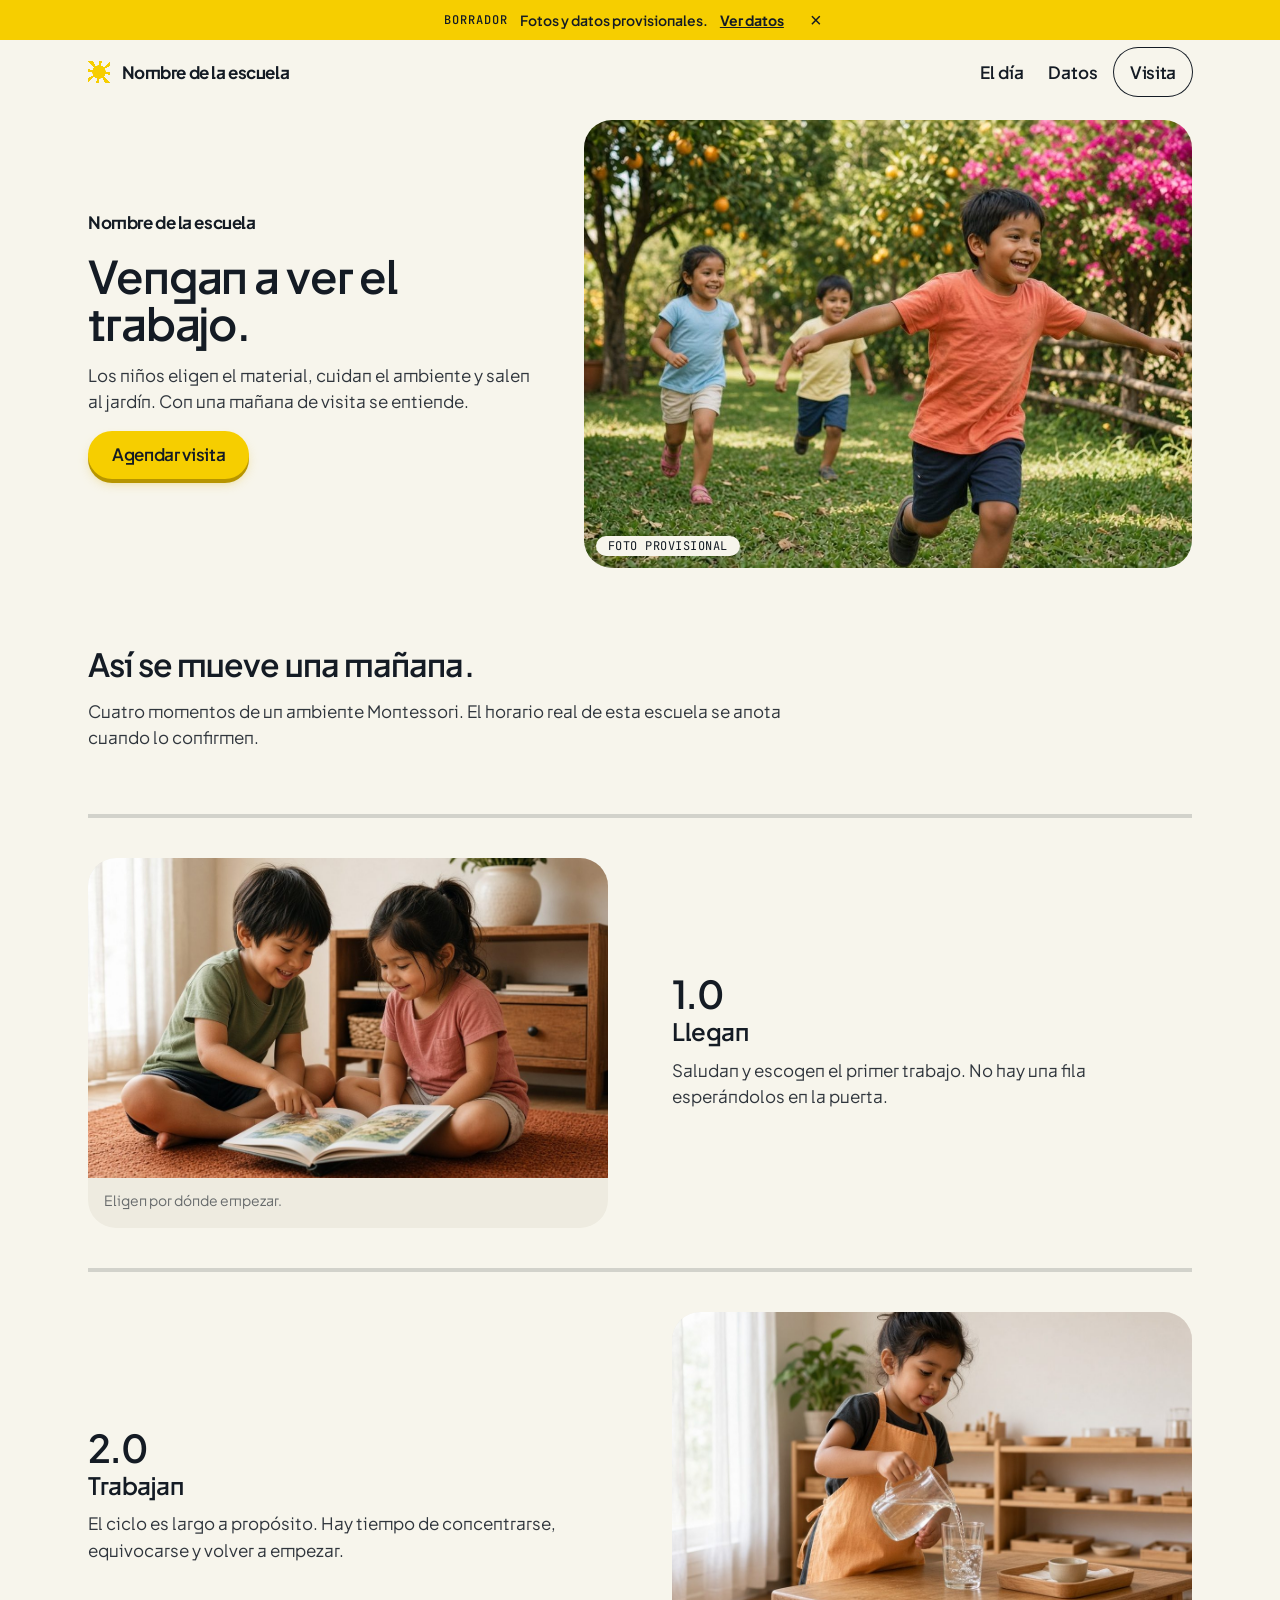
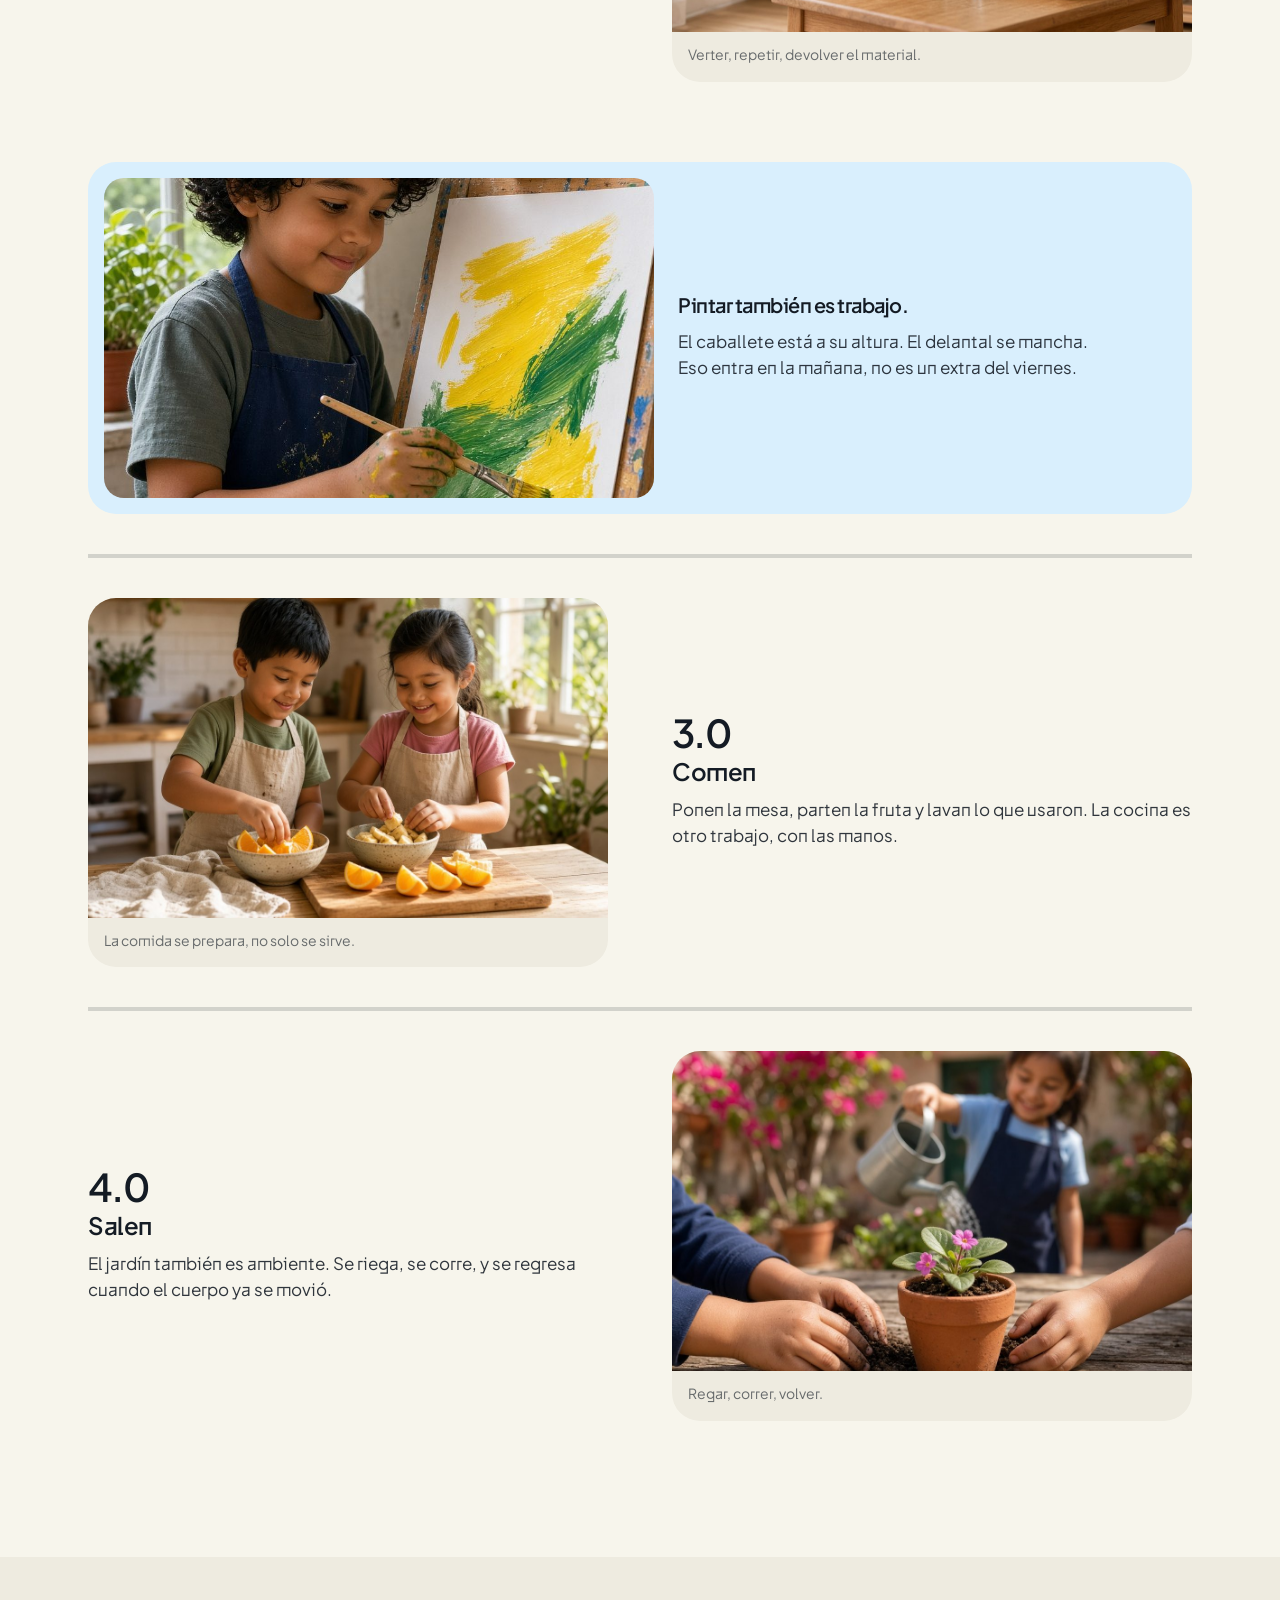
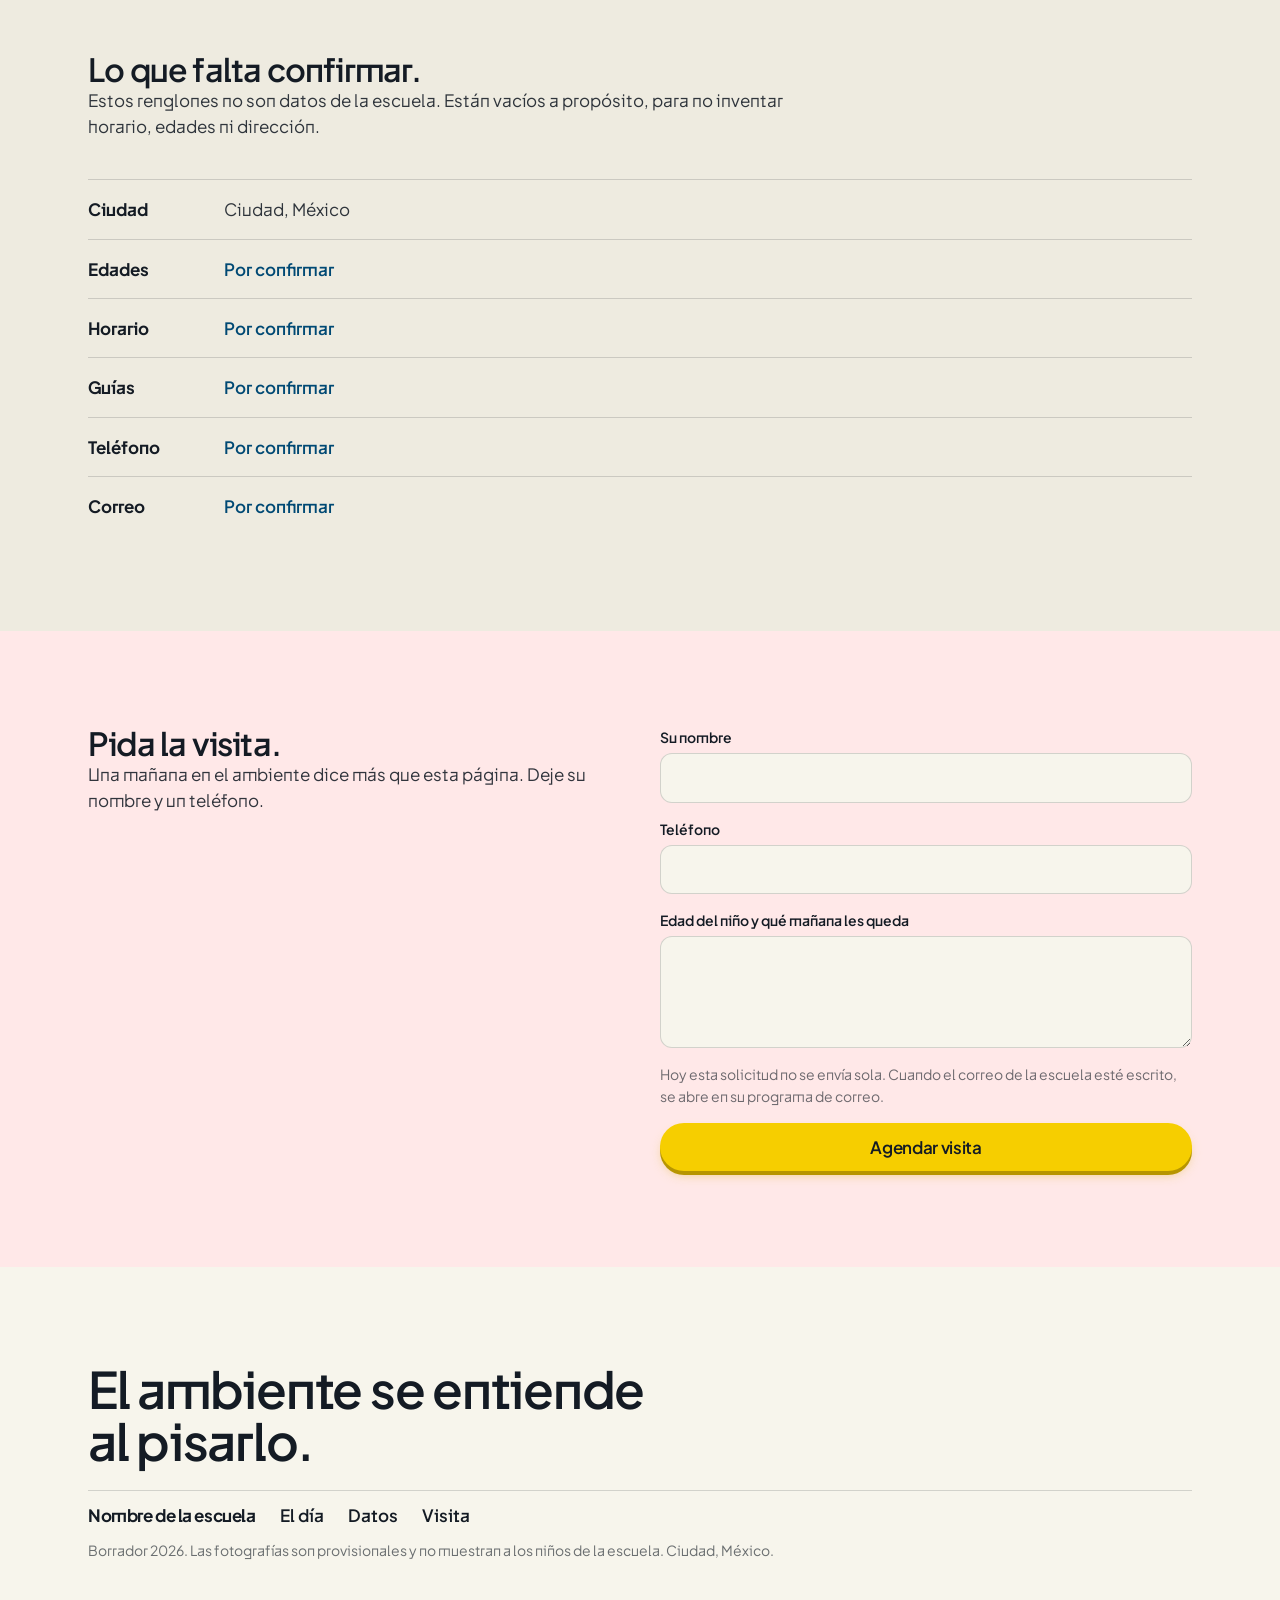
==== index.html @ bcb49d52 "Add a draft Montessori school site she can open before the real name and photos exist. Co-authored-b" ====
<!DOCTYPE html>
<html lang="es-MX">
<head>
  <meta charset="utf-8">
  <meta name="viewport" content="width=device-width, initial-scale=1, viewport-fit=cover">
  <meta name="robots" content="noindex">
  <title>Nombre de la escuela · Montessori</title>
  <meta name="description" content="Borrador del sitio de una escuela Montessori. Vengan a ver el trabajo. Nombre, horario y fotos todavía provisionales.">
  <link rel="icon" href="favicon.svg" type="image/svg+xml">
  <link rel="preconnect" href="https://fonts.googleapis.com">
  <link rel="preconnect" href="https://fonts.gstatic.com" crossorigin>
  <link href="https://fonts.googleapis.com/css2?family=JetBrains+Mono:wght@500&family=Plus+Jakarta+Sans:wght@400;500;600;700&display=swap" rel="stylesheet">
  <link rel="stylesheet" href="styles.css">
  <meta property="og:title" content="Nombre de la escuela · Montessori">
  <meta property="og:description" content="Vengan a ver el trabajo. Borrador con fotos provisionales.">
  <meta property="og:image" content="images/hero-jardin.jpg">
</head>
<body>
  <a class="skip" href="#contenido">Saltar al contenido</a>
  <header class="nav" id="nav">
    <div class="nav__banner" id="banner">
      <p class="nav__banner-text">
        <span class="nav__kicker">Borrador</span>
        <span class="nav__banner-rest">Fotos y datos provisionales.</span>
        <a href="#datos">Ver datos</a>
      </p>
      <button class="nav__x" id="banner-x" type="button" aria-label="Cerrar aviso">×</button>
    </div>
    <div class="nav__bar">
      <div class="nav__bar-inner">
        <a class="brand" href="#contenido">
          <span class="sun" aria-hidden="true"></span>
          <span class="brand__name" data-fill="nombre">Nombre de la escuela</span>
        </a>
        <nav class="nav__links" aria-label="Secciones">
          <a href="#dia">El día</a>
          <a href="#datos">Datos</a>
        </nav>
        <button class="nav__toggle" id="menu-btn" type="button" aria-expanded="false" aria-controls="menu">Menú</button>
        <a class="btn btn--outline btn--sm nav__cta" href="#visita">Visita</a>
      </div>
      <div class="nav__panel" id="menu" hidden>
        <a href="#dia">El día</a>
        <a href="#datos">Datos</a>
        <a href="#visita">Visita</a>
      </div>
    </div>
  </header>

  <main id="contenido">
    <section class="section hero">
      <div class="hero__copy">
        <p class="hero__name" data-fill="nombre">Nombre de la escuela</p>
        <h1>Vengan a ver el trabajo.</h1>
        <p class="prose">Los niños eligen el material, cuidan el ambiente y salen al jardín. Con una mañana de visita se entiende.</p>
        <a class="btn" href="#visita">Agendar visita</a>
      </div>
      <figure class="hero__frame">
        <img src="images/hero-jardin.jpg" alt="Niños corriendo entre árboles de naranja y buganvilia. Fotografía provisional, no es del plantel." width="1600" height="900" fetchpriority="high">
        <figcaption>Foto provisional</figcaption>
      </figure>
    </section>

    <section class="section day" id="dia">
      <div class="day__intro">
        <h2>Así se mueve una mañana.</h2>
        <p class="prose">Cuatro momentos de un ambiente Montessori. El horario real de esta escuela se anota cuando lo confirmen.</p>
      </div>
      <ol class="day__list">
        <li class="stage">
          <figure class="stage__photo">
            <img src="images/lectura-tapete.jpg" alt="Dos niños en un tapete, mirando un libro de estampas." width="1200" height="900" loading="lazy">
            <figcaption>Eligen por dónde empezar.</figcaption>
          </figure>
          <div class="stage__copy">
            <h3 class="stage__title"><span class="stage__num">1.0</span><span class="stage__word">Llegan</span></h3>
            <p class="prose">Saludan y escogen el primer trabajo. No hay una fila esperándolos en la puerta.</p>
          </div>
        </li>
        <li class="stage stage--flip">
          <figure class="stage__photo">
            <img src="images/trabajo-agua.jpg" alt="Una niña vierte agua de una jarra de vidrio a un vaso, en una mesa baja." width="1200" height="900" loading="lazy">
            <figcaption>Verter, repetir, devolver el material.</figcaption>
          </figure>
          <div class="stage__copy">
            <h3 class="stage__title"><span class="stage__num">2.0</span><span class="stage__word">Trabajan</span></h3>
            <p class="prose">El ciclo es largo a propósito. Hay tiempo de concentrarse, equivocarse y volver a empezar.</p>
          </div>
        </li>
        <li class="stage stage--aside">
          <div class="paint">
            <img src="images/pintura-caballete.jpg" alt="Un niño pinta amarillo y verde en un caballete de madera." width="900" height="1200" loading="lazy">
            <div class="paint__copy">
              <h3>Pintar también es trabajo.</h3>
              <p>El caballete está a su altura. El delantal se mancha. Eso entra en la mañana, no es un extra del viernes.</p>
            </div>
          </div>
        </li>
        <li class="stage">
          <figure class="stage__photo">
            <img src="images/fruta-manana.jpg" alt="Dos niños con delantal acomodan naranja y plátano en tazones." width="1200" height="900" loading="lazy">
            <figcaption>La comida se prepara, no solo se sirve.</figcaption>
          </figure>
          <div class="stage__copy">
            <h3 class="stage__title"><span class="stage__num">3.0</span><span class="stage__word">Comen</span></h3>
            <p class="prose">Ponen la mesa, parten la fruta y lavan lo que usaron. La cocina es otro trabajo, con las manos.</p>
          </div>
        </li>
        <li class="stage stage--flip">
          <figure class="stage__photo">
            <img src="images/jardin-maceta.jpg" alt="Manos de niños junto a una maceta, mientras otra niña riega en el patio." width="1200" height="900" loading="lazy">
            <figcaption>Regar, correr, volver.</figcaption>
          </figure>
          <div class="stage__copy">
            <h3 class="stage__title"><span class="stage__num">4.0</span><span class="stage__word">Salen</span></h3>
            <p class="prose">El jardín también es ambiente. Se riega, se corre, y se regresa cuando el cuerpo ya se movió.</p>
          </div>
        </li>
      </ol>
    </section>

    <section class="section section--band datos" id="datos">
      <div>
        <h2>Lo que falta confirmar.</h2>
        <p class="prose">Estos renglones no son datos de la escuela. Están vacíos a propósito, para no inventar horario, edades ni dirección.</p>
        <dl class="facts">
          <div>
            <dt>Ciudad</dt>
            <dd data-fill="ciudad">Ciudad, México</dd>
          </div>
          <div>
            <dt>Edades</dt>
            <dd data-fill="edades">Por confirmar</dd>
          </div>
          <div>
            <dt>Horario</dt>
            <dd data-fill="horario">Por confirmar</dd>
          </div>
          <div>
            <dt>Guías</dt>
            <dd data-fill="guias">Por confirmar</dd>
          </div>
          <div>
            <dt>Teléfono</dt>
            <dd data-fill="telefono">Por confirmar</dd>
          </div>
          <div>
            <dt>Correo</dt>
            <dd data-fill="correo">Por confirmar</dd>
          </div>
        </dl>
      </div>
    </section>

    <section class="section section--band visita" id="visita">
      <div class="visita__grid">
        <div class="visita__copy">
          <h2>Pida la visita.</h2>
          <p class="prose">Una mañana en el ambiente dice más que esta página. Deje su nombre y un teléfono.</p>
        </div>
        <form class="form" id="visita-form" novalidate>
          <label class="field">
            <span>Su nombre</span>
            <input name="nombre" autocomplete="name" required>
          </label>
          <label class="field">
            <span>Teléfono</span>
            <input name="telefono" type="tel" autocomplete="tel" required>
          </label>
          <label class="field">
            <span>Edad del niño y qué mañana les queda</span>
            <textarea name="nota"></textarea>
          </label>
          <p class="form__note" id="form-note">Hoy esta solicitud no se envía sola. Cuando el correo de la escuela esté escrito, se abre en su programa de correo.</p>
          <button class="btn" id="form-submit" type="submit">Agendar visita</button>
        </form>
      </div>
    </section>
  </main>

  <footer class="foot-stmt">
    <p class="foot-stmt__line">El ambiente se entiende al pisarlo.</p>
    <div class="foot-stmt__meta">
      <span class="brand" data-fill="nombre">Nombre de la escuela</span>
      <a href="#dia">El día</a>
      <a href="#datos">Datos</a>
      <a href="#visita">Visita</a>
      <p class="foot-note">Borrador 2026. Las fotografías son provisionales y no muestran a los niños de la escuela. <span data-fill="ciudad">Ciudad, México</span>.</p>
    </div>
  </footer>

  <script src="config.js"></script>
  <script src="main.js"></script>
</body>
</html>
---- styles.css ----
/* Hallmark · macrostructure: Narrative Workflow · tone: playful · anchor hue: multi */
/* Hallmark · pre-emit critique: P5 H5 E4 S5 R4 V5
 * genre: playful · theme: Hum · enrichment: generated photographs
 * nav: N12 · footer: Ft5
 * H2 knobs: ratio=5/7, side=text-left, divider=negative space
 * F4 knobs: numbering=1.0, layout=zigzag, connector=rule
 * N12 knobs: fill=solid, dismiss=yes, scroll=sticky
 * Ft5 knobs: width=38ch, wordmark=under, rule=hairline
 * contrast: pass (40–41) · nav: N12 · footer: Ft5 · slop: pass (42–45)
 * honest: pass (46) · chrome: pass (47) · tokens: pass (48) · responsive: pass (49)
 */
@import url("tokens.css");

*,
*::before,
*::after { box-sizing: border-box; }

html,
body {
  overflow-x: clip;
  background: var(--color-paper);
  color: var(--color-ink);
}

html { scroll-behavior: smooth; }

body {
  margin: 0;
  font-family: var(--font-body);
  font-size: var(--text-base);
  font-weight: 400;
  line-height: 1.55;
  color: var(--color-ink-soft);
  font-feature-settings: "ss01" on, "cv11" on;
  padding-top: calc(var(--banner-h) + var(--bar-h));
}

img { max-width: 100%; display: block; }

figure { margin: 0; }

h1, h2, h3, p { overflow-wrap: anywhere; min-width: 0; }

h1, h2, h3 {
  font-family: var(--font-display);
  font-style: normal;
  font-weight: 600;
  letter-spacing: -0.025em;
  line-height: 1.05;
  color: var(--color-ink);
  margin: 0;
}

p { margin: 0; }

a { color: var(--color-accent-2-deep); }

:focus { outline: none; }

:focus-visible {
  outline: 3px solid var(--color-focus);
  outline-offset: 3px;
}

.skip {
  position: absolute;
  left: var(--page-gutter);
  top: var(--space-sm);
  z-index: var(--z-toast);
  transform: translateY(-200%);
  background: var(--color-accent);
  color: var(--color-accent-ink);
  padding: var(--space-xs) var(--space-md);
  border-radius: var(--radius-pill);
  font-weight: 600;
  text-decoration: none;
  white-space: nowrap;
}

.skip:focus { transform: none; }

.section {
  max-width: var(--shell);
  margin-inline: auto;
  padding: var(--space-3xl) var(--page-gutter);
}

.section--band {
  max-width: none;
  padding-inline: 0;
}

.section--band > * {
  max-width: var(--shell);
  margin-inline: auto;
  padding-inline: var(--page-gutter);
}

.prose { max-width: 62ch; }

.nav {
  position: fixed;
  inset: 0 0 auto 0;
  z-index: var(--z-sticky);
  transform: translateY(0);
  transition: transform var(--dur-long) var(--ease-out);
  background: var(--color-paper);
}

.nav.is-compact { transform: translateY(calc(var(--banner-h) * -1)); }

.nav.is-dismissed { transform: none; }

.nav.is-dismissed .nav__banner { display: none; }

.nav__banner {
  height: var(--banner-h);
  display: flex;
  align-items: center;
  justify-content: center;
  gap: var(--space-sm);
  padding-inline: var(--page-gutter);
  background: var(--color-accent);
  color: var(--color-accent-ink);
  line-height: 1;
}

.nav__banner-text {
  display: flex;
  align-items: center;
  gap: var(--space-sm);
  min-width: 0;
  margin: 0;
  font-size: var(--text-sm);
  font-weight: 600;
  color: var(--color-accent-ink);
  white-space: nowrap;
}

.nav__kicker {
  font-family: var(--font-outlier);
  font-size: var(--text-xs);
  font-weight: 500;
  letter-spacing: 0.08em;
  text-transform: uppercase;
  flex: none;
}

.nav__banner-rest { display: none; }

.nav__banner a {
  color: var(--color-accent-ink);
  font-weight: 700;
  white-space: nowrap;
  flex: none;
}

.nav__x {
  flex: none;
  width: 2.5rem;
  height: 2.5rem;
  border: 0;
  border-radius: var(--radius-pill);
  background: var(--color-clear);
  color: var(--color-accent-ink);
  font-size: var(--text-lg);
  line-height: 1;
  cursor: pointer;
}

.nav__x:hover { background: var(--color-paper-3); }

.nav__x:active { transform: translateY(1px); }

.nav__x:disabled {
  opacity: 0.55;
  cursor: not-allowed;
}

.nav__bar-inner {
  height: var(--bar-h);
  max-width: var(--shell);
  margin-inline: auto;
  padding-inline: var(--page-gutter);
  display: flex;
  align-items: center;
  gap: var(--space-md);
  line-height: 1;
}

.brand {
  display: inline-flex;
  align-items: center;
  gap: var(--space-sm);
  min-width: 0;
  color: var(--color-ink);
  text-decoration: none;
  font-weight: 700;
  letter-spacing: -0.025em;
  white-space: nowrap;
}

.nav__bar-inner .brand { flex: 1 1 auto; }

.brand__name {
  overflow: hidden;
  text-overflow: ellipsis;
  min-width: 0;
}

.sun {
  width: 1.35rem;
  height: 1.35rem;
  flex: none;
  background:
    radial-gradient(circle, var(--color-accent) 0 42%, var(--color-clear) 44%),
    conic-gradient(
      var(--color-accent) 0deg 16deg, var(--color-clear) 16deg 45deg,
      var(--color-accent) 45deg 61deg, var(--color-clear) 61deg 90deg,
      var(--color-accent) 90deg 106deg, var(--color-clear) 106deg 135deg,
      var(--color-accent) 135deg 151deg, var(--color-clear) 151deg 180deg,
      var(--color-accent) 180deg 196deg, var(--color-clear) 196deg 225deg,
      var(--color-accent) 225deg 241deg, var(--color-clear) 241deg 270deg,
      var(--color-accent) 270deg 286deg, var(--color-clear) 286deg 315deg,
      var(--color-accent) 315deg 331deg, var(--color-clear) 331deg 360deg
    );
  animation: sun-pulse 4s var(--ease-in-out) infinite;
}

@keyframes sun-pulse {
  0%, 100% { transform: scale(1); }
  50% { transform: scale(1.06); }
}

.nav__links {
  display: none;
  align-items: center;
  gap: var(--space-lg);
  margin-left: auto;
}

.nav__links a {
  color: var(--color-ink);
  text-decoration: none;
  font-weight: 600;
  white-space: nowrap;
  line-height: 1;
}

.nav__links a:hover { color: var(--color-accent-2-deep); }

.nav__toggle {
  margin-left: auto;
  min-height: var(--control-h);
  padding-inline: var(--space-md);
  border: var(--rule-hair) solid var(--color-ink);
  border-radius: var(--radius-pill);
  background: var(--color-paper);
  color: var(--color-ink);
  font-family: var(--font-body);
  font-weight: 600;
  font-size: var(--text-base);
  line-height: 1;
  white-space: nowrap;
  cursor: pointer;
}

.nav__toggle:active { transform: translateY(1px); }

.nav__toggle:disabled {
  opacity: 0.55;
  cursor: not-allowed;
}

.nav__panel {
  display: none;
  position: absolute;
  left: 0;
  right: 0;
  top: 100%;
  background: var(--color-paper);
  border-bottom: var(--rule-hair) solid var(--color-rule);
  padding: var(--space-sm) var(--page-gutter) var(--space-lg);
  z-index: var(--z-dropdown);
}

.nav__panel.is-open { display: grid; }

.nav__panel a {
  display: flex;
  align-items: center;
  min-height: var(--control-h);
  color: var(--color-ink);
  font-weight: 600;
  text-decoration: none;
  white-space: nowrap;
  line-height: 1;
}

.btn {
  --btn-face: var(--color-accent);
  --btn-ink: var(--color-accent-ink);
  --btn-edge: var(--color-accent-deep);
  --btn-cast: var(--color-accent-cast);
  display: inline-flex;
  align-items: center;
  justify-content: center;
  gap: var(--space-xs);
  min-height: var(--control-h);
  padding: var(--space-sm) var(--space-lg);
  border: 0;
  border-radius: var(--radius-pill);
  background: var(--btn-face);
  color: var(--btn-ink);
  font-family: var(--font-body);
  font-size: var(--text-base);
  font-weight: 600;
  line-height: 1;
  letter-spacing: -0.02em;
  white-space: nowrap;
  text-decoration: none;
  cursor: pointer;
  position: relative;
  box-shadow: var(--shadow-btn);
  transform: translateY(0);
  transition:
    transform var(--dur-press) var(--ease-press),
    box-shadow var(--dur-press) var(--ease-press),
    background-color var(--dur-micro) var(--ease-press);
}

.btn:active {
  transform: translateY(3px);
  box-shadow: var(--shadow-btn-active);
  transition-duration: var(--dur-press-in);
}

.btn:disabled,
.btn[aria-disabled="true"] {
  opacity: 0.55;
  cursor: not-allowed;
  transform: none;
  box-shadow: var(--shadow-btn);
}

.btn--outline {
  --btn-face: var(--color-paper);
  --btn-ink: var(--color-ink);
  --btn-edge: var(--color-ink);
  box-shadow: 0 0 0 var(--rule-hair) var(--btn-edge);
}

.btn--outline:active {
  --btn-face: var(--color-accent);
  box-shadow: var(--shadow-btn);
}

.btn--sm { padding-inline: var(--space-md); }

.nav__cta { flex: none; }

.hero {
  display: grid;
  grid-template-columns: minmax(0, 1fr);
  gap: var(--space-lg);
  align-items: center;
  padding-block-start: var(--space-lg);
  padding-block-end: var(--space-2xl);
}

.hero__copy {
  display: flex;
  flex-direction: column;
  align-items: flex-start;
  gap: var(--space-md);
  min-width: 0;
}

.hero__name {
  font-weight: 700;
  color: var(--color-ink);
  letter-spacing: -0.025em;
}

.hero h1 {
  font-size: var(--text-display);
  max-width: 12ch;
}

.hero .prose { color: var(--color-ink-soft); }

.hero__frame {
  min-width: 0;
  height: 13rem;
  border-radius: var(--radius-card);
  overflow: hidden;
  position: relative;
  background: var(--color-paper-2);
}

.hero__frame img {
  width: 100%;
  height: 100%;
  object-fit: cover;
}

.hero__frame figcaption {
  position: absolute;
  left: var(--space-sm);
  bottom: var(--space-sm);
  margin: 0;
  padding: var(--space-2xs) var(--space-sm);
  border-radius: var(--radius-pill);
  background: var(--color-paper);
  color: var(--color-ink);
  font-family: var(--font-outlier);
  font-size: var(--text-xs);
  line-height: 1;
  letter-spacing: 0.04em;
  text-transform: uppercase;
}

.day { padding-block-start: var(--space-xl); }

.day__intro {
  display: flex;
  flex-direction: column;
  gap: var(--space-md);
  margin-bottom: var(--space-2xl);
}

.day__intro h2,
.datos h2,
.visita h2 {
  font-size: var(--text-2xl);
  max-width: 18ch;
}

.day__list {
  list-style: none;
  margin: 0;
  padding: 0;
  display: grid;
  gap: 0;
}

.stage {
  display: grid;
  grid-template-columns: minmax(0, 1fr);
  gap: var(--space-lg);
  align-items: center;
  padding-block: var(--space-xl);
  border-top: var(--space-2xs) solid var(--color-rule);
  min-width: 0;
}

.stage--aside {
  display: block;
  padding-block: var(--space-lg);
  border-top: 0;
}

.stage__photo {
  margin: 0;
  min-width: 0;
  border-radius: var(--radius-card);
  overflow: hidden;
  background: var(--color-paper-2);
}

.stage__photo img {
  width: 100%;
  height: 16rem;
  object-fit: cover;
}

.stage__copy {
  display: flex;
  flex-direction: column;
  gap: var(--space-sm);
  min-width: 0;
}

.stage__title {
  display: flex;
  flex-direction: column;
  gap: var(--space-xs);
  font-style: normal;
}

.stage__num {
  font-size: var(--text-stage);
  font-weight: 600;
  letter-spacing: -0.04em;
  line-height: 0.9;
  color: var(--color-ink);
}

.stage__word { font-size: var(--text-xl); }

.stage figcaption,
.paint figcaption {
  padding: var(--space-sm) var(--space-md) var(--space-md);
  font-size: var(--text-sm);
  color: var(--color-ink-faint);
}

.paint {
  display: grid;
  grid-template-columns: minmax(0, 1fr);
  gap: var(--space-lg);
  align-items: center;
  margin-block: var(--space-md);
  padding: var(--space-md);
  border-radius: var(--radius-card);
  background: var(--color-paper-cyan);
}

.paint img {
  width: 100%;
  height: 22rem;
  object-fit: cover;
  border-radius: calc(var(--radius-card) - var(--space-xs));
}

.paint__copy {
  display: flex;
  flex-direction: column;
  gap: var(--space-sm);
  max-width: 36ch;
}

.datos { background: var(--color-paper-2); }

.facts {
  margin: var(--space-xl) 0 0;
  padding: 0;
}

.facts div {
  display: grid;
  grid-template-columns: minmax(0, 7.5rem) minmax(0, 1fr);
  gap: var(--space-md);
  align-items: baseline;
  padding-block: var(--space-md);
  border-top: var(--rule-hair) solid var(--color-rule);
}

.facts dt {
  font-weight: 700;
  color: var(--color-ink);
}

.facts dd { margin: 0; }

.facts dd.is-pending {
  color: var(--color-pending);
  font-weight: 600;
}

.visita { background: var(--color-paper-coral); }

.visita__grid {
  display: grid;
  grid-template-columns: minmax(0, 1fr);
  gap: var(--space-xl);
  align-items: start;
}

.form {
  display: grid;
  gap: var(--space-md);
  min-width: 0;
}

.field {
  display: grid;
  gap: var(--space-2xs);
  min-width: 0;
}

.field span {
  font-weight: 600;
  color: var(--color-ink);
  font-size: var(--text-sm);
}

.field input,
.field textarea {
  width: 100%;
  min-height: var(--control-h);
  padding: var(--space-sm) var(--space-md);
  border: var(--rule-hair) solid var(--color-rule);
  border-radius: var(--radius-input);
  background: var(--color-paper);
  color: var(--color-ink);
  font-family: var(--font-body);
  font-size: var(--text-base);
  line-height: 1.4;
  outline: 2px solid var(--color-clear);
  outline-offset: 1px;
}

.field textarea { min-height: 7rem; resize: vertical; }

.field input:hover,
.field textarea:hover { border-color: var(--color-ink-faint); }

.field input:focus-visible,
.field textarea:focus-visible {
  outline: 2px solid var(--color-focus);
  outline-offset: 1px;
  border-color: var(--color-focus);
}

.field input:user-invalid,
.field textarea:user-invalid {
  border-color: var(--color-danger);
  background: var(--color-paper-coral);
}

.field input:disabled,
.field textarea:disabled {
  opacity: 0.55;
  cursor: not-allowed;
  background: var(--color-paper-2);
}

.form__note {
  min-height: 1lh;
  font-size: var(--text-sm);
  color: var(--color-ink-faint);
}

.form__note.is-error { color: var(--color-danger); font-weight: 600; }

.form__note.is-ok { color: var(--color-ink); font-weight: 600; }

.foot-stmt {
  display: grid;
  gap: var(--space-lg);
  padding: var(--space-3xl) var(--page-gutter) var(--space-xl);
  max-width: var(--shell);
  margin-inline: auto;
}

.foot-stmt__line {
  font-family: var(--font-display);
  font-style: normal;
  font-weight: 600;
  font-size: var(--text-statement);
  line-height: 1.02;
  letter-spacing: -0.025em;
  color: var(--color-ink);
  max-width: 16ch;
  margin: 0;
}

.foot-stmt__meta {
  display: flex;
  flex-wrap: wrap;
  align-items: center;
  gap: var(--space-md) var(--space-lg);
  padding-block-start: var(--space-md);
  border-top: var(--rule-hair) solid var(--color-rule);
  line-height: 1;
}

.foot-stmt__meta a {
  color: var(--color-ink);
  font-weight: 600;
  text-decoration: none;
  white-space: nowrap;
}

.foot-stmt__meta a:hover { color: var(--color-accent-2-deep); }

.foot-note {
  flex-basis: 100%;
  font-size: var(--text-sm);
  color: var(--color-ink-faint);
  line-height: 1.45;
}

.star-burst {
  position: absolute;
  left: 50%;
  top: 50%;
  width: 1.5rem;
  height: 1.5rem;
  margin: -0.75rem 0 0 -0.75rem;
  background:
    linear-gradient(90deg, var(--color-clear) 46%, var(--color-accent-3) 46% 54%, var(--color-clear) 54%),
    linear-gradient(0deg, var(--color-clear) 46%, var(--color-accent-3) 46% 54%, var(--color-clear) 54%);
  animation: star-burst var(--dur-long) var(--ease-out) forwards;
  pointer-events: none;
}

@keyframes star-burst {
  0% { transform: scale(0) rotate(0deg); opacity: 1; }
  60% { transform: scale(1.2) rotate(35deg); opacity: 0.9; }
  100% { transform: scale(1.4) rotate(45deg); opacity: 0; }
}

@media (min-width: 40rem) {
  .nav__banner-rest { display: inline; }
  .hero__frame { height: 18rem; }
  .stage__photo img { height: 18rem; }
  .paint { grid-template-columns: minmax(0, 1.05fr) minmax(0, 0.95fr); }
  .paint img { height: 20rem; }
}

@media (min-width: 60rem) {
  .nav__links { display: flex; }
  .nav__toggle,
  .nav__panel { display: none; }
  .hero {
    grid-template-columns: minmax(0, 0.9fr) minmax(0, 1.2fr);
    gap: var(--space-xl);
    padding-block-start: var(--space-md);
    padding-block-end: var(--space-2xl);
  }
  .hero__frame {
    height: min(28rem, calc(100svh - var(--banner-h) - var(--bar-h) - var(--space-3xl)));
    border-radius: var(--radius-card);
  }
  .hero { padding-block-end: var(--space-xl); }
  .stage {
    grid-template-columns: minmax(0, 1fr) minmax(0, 1fr);
    gap: var(--space-2xl);
  }
  .stage--flip .stage__photo { order: 2; }
  .stage__photo img { height: 20rem; }
  .visita__grid { grid-template-columns: minmax(0, 1fr) minmax(0, 1fr); }
  .day { padding-block: var(--space-xl) var(--space-3xl); }
}

@media (hover: hover) and (pointer: fine) {
  .btn:hover {
    transform: translateY(-2px);
    box-shadow: var(--shadow-btn-hover);
  }
  .btn--outline:hover {
    --btn-face: var(--color-accent);
    box-shadow: var(--shadow-btn);
  }
}

@media (pointer: coarse) {
  .btn, .nav__toggle, .nav__x { min-height: var(--control-h); }
}

@media (prefers-reduced-motion: reduce) {
  html { scroll-behavior: auto; }
  .sun { animation: none; }
  .star-burst { display: none; }
  .nav, .btn, .nav__x, .nav__toggle {
    transition: none;
  }
  .btn:hover,
  .btn:active,
  .nav__x:active,
  .nav__toggle:active { transform: none; }
}
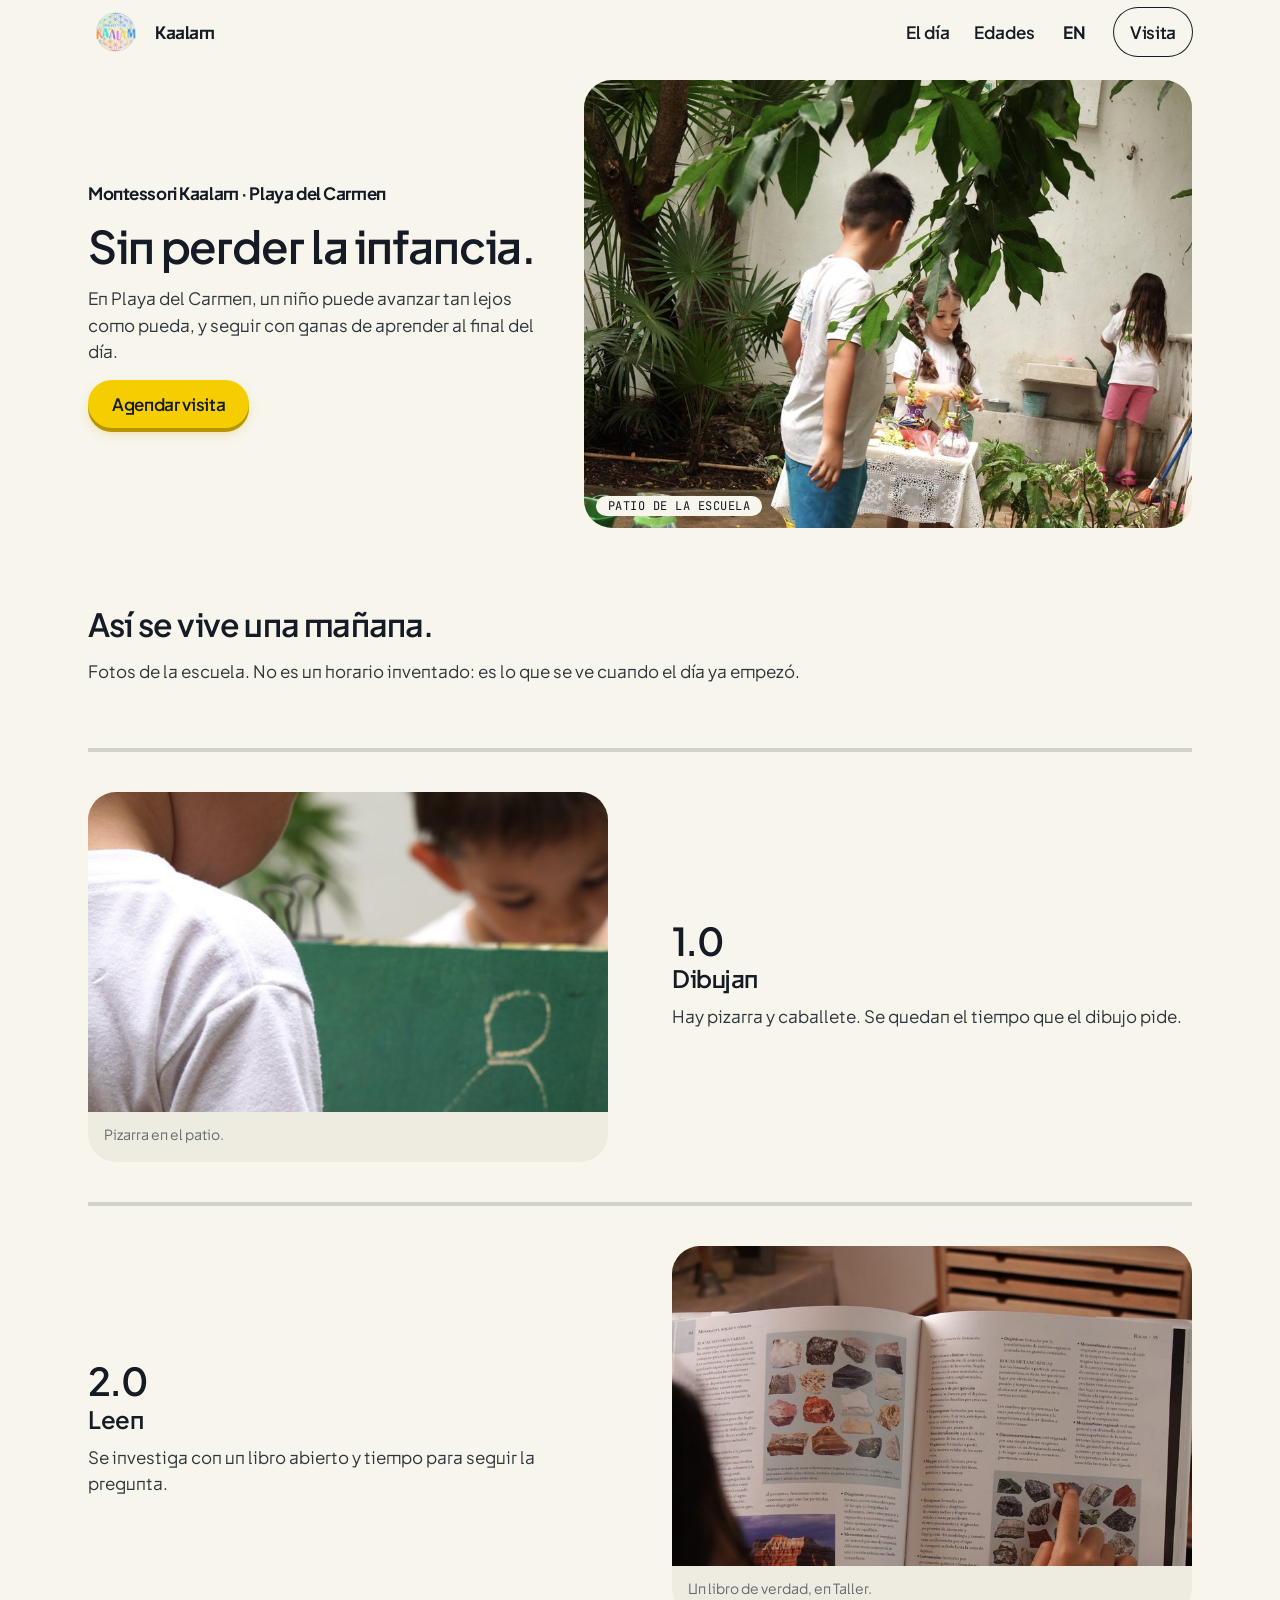
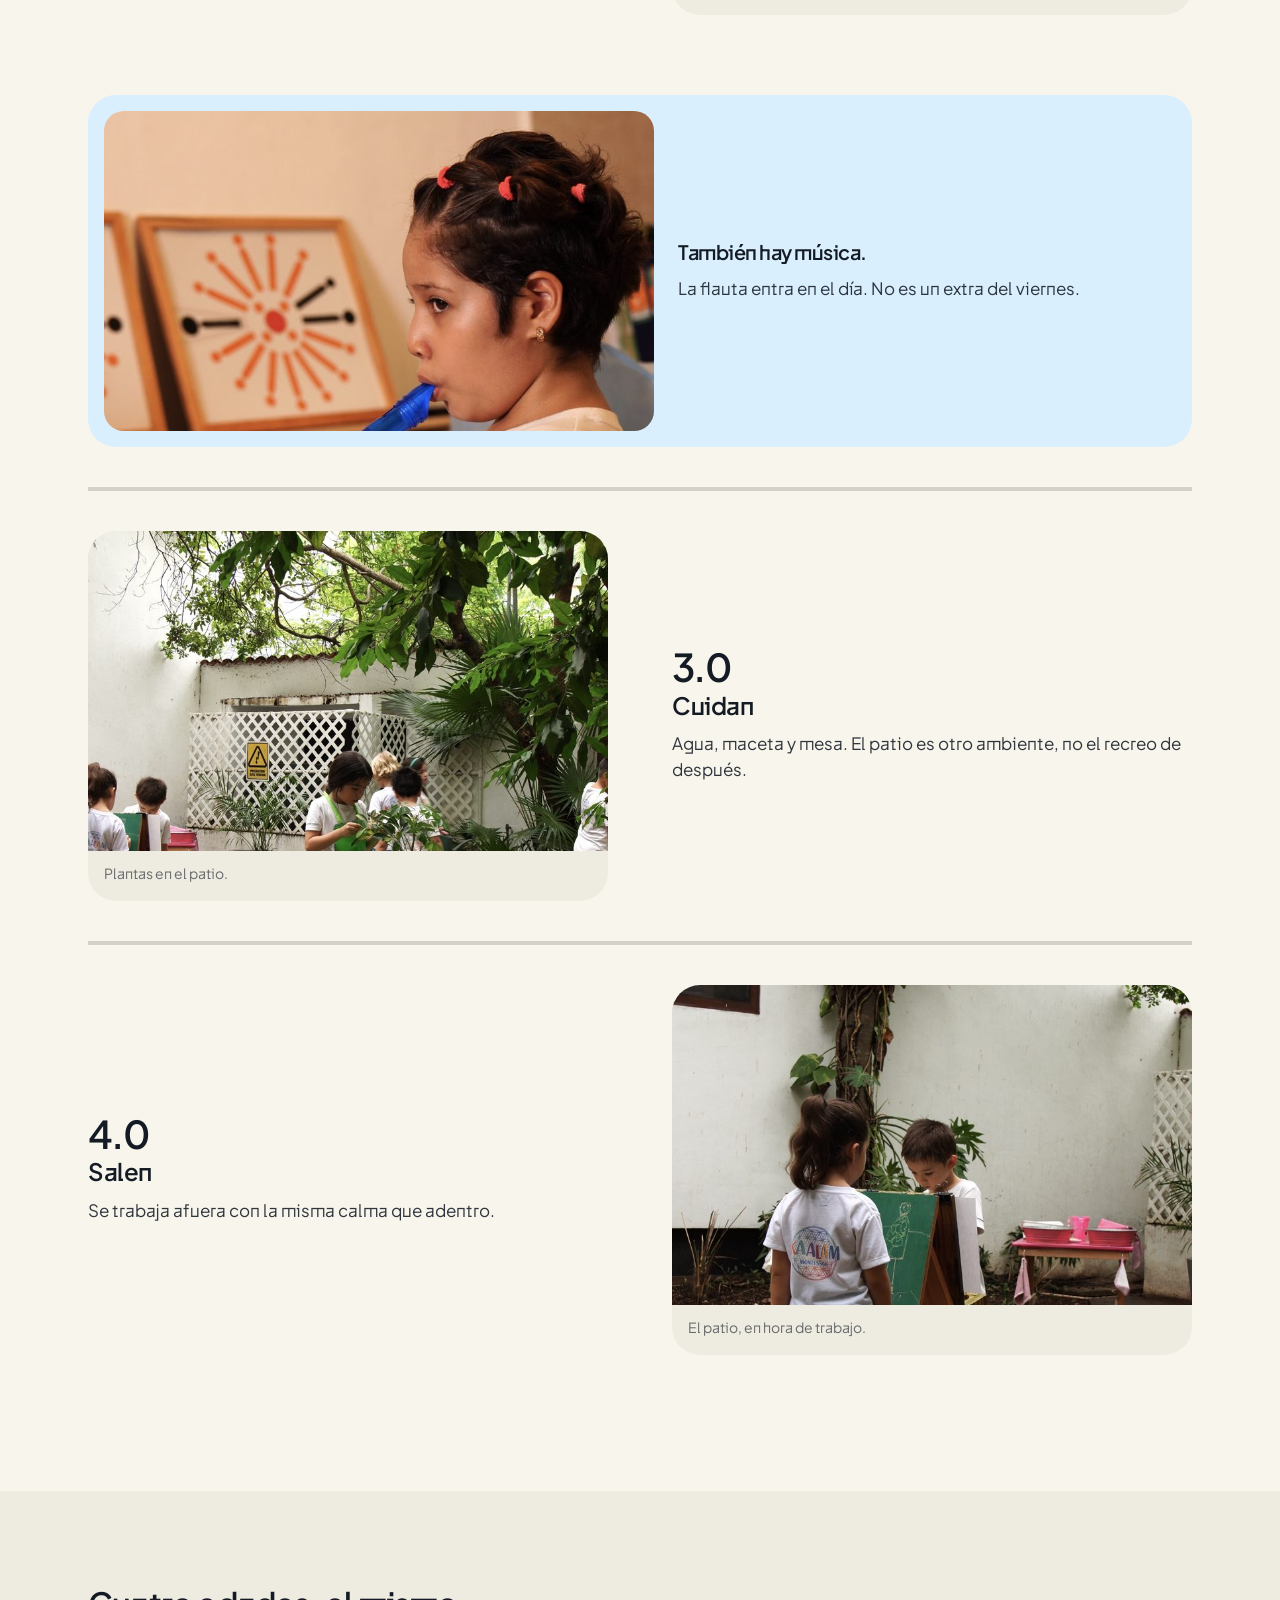
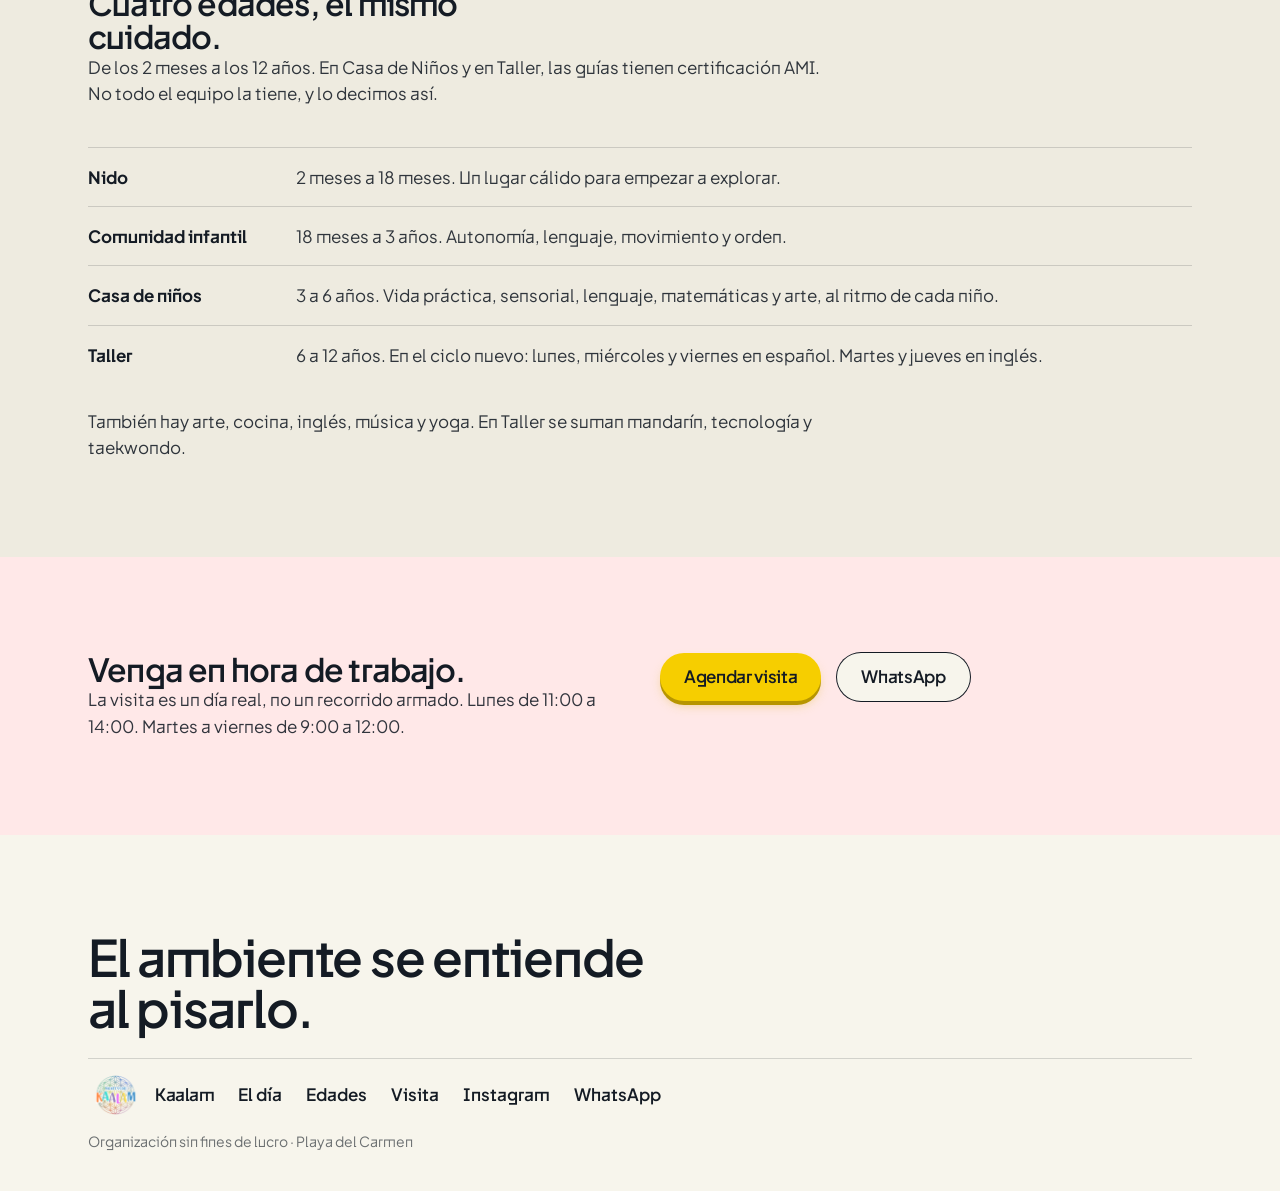
==== commit c2c48a03: "Put Montessori Kaalam's real name, visit hours, and school photos on the site. Spanish stays the def" ====
--- a/index.html
+++ b/index.html
@@ -4,45 +4,39 @@
   <meta charset="utf-8">
   <meta name="viewport" content="width=device-width, initial-scale=1, viewport-fit=cover">
   <meta name="robots" content="noindex">
-  <title>Nombre de la escuela · Montessori</title>
-  <meta name="description" content="Borrador del sitio de una escuela Montessori. Vengan a ver el trabajo. Nombre, horario y fotos todavía provisionales.">
-  <link rel="icon" href="favicon.svg" type="image/svg+xml">
+  <title>Montessori Kaalam · Playa del Carmen</title>
+  <meta name="description" content="Montessori Kaalam, en Playa del Carmen. De los 2 meses a los 12 años. Visitas en hora de trabajo: lunes 11:00 a 14:00, martes a viernes 9:00 a 12:00.">
+  <link rel="icon" href="images/favicon.png" type="image/png">
   <link rel="preconnect" href="https://fonts.googleapis.com">
   <link rel="preconnect" href="https://fonts.gstatic.com" crossorigin>
   <link href="https://fonts.googleapis.com/css2?family=JetBrains+Mono:wght@500&family=Plus+Jakarta+Sans:wght@400;500;600;700&display=swap" rel="stylesheet">
   <link rel="stylesheet" href="styles.css">
-  <meta property="og:title" content="Nombre de la escuela · Montessori">
-  <meta property="og:description" content="Vengan a ver el trabajo. Borrador con fotos provisionales.">
-  <meta property="og:image" content="images/hero-jardin.jpg">
+  <meta property="og:title" content="Montessori Kaalam · Playa del Carmen">
+  <meta property="og:description" content="Excelencia, sin perder la infancia. Playa del Carmen.">
+  <meta property="og:image" content="images/hero-patio.jpg">
 </head>
 <body>
-  <a class="skip" href="#contenido">Saltar al contenido</a>
+  <a class="skip" href="#contenido" data-i18n="skip">Saltar al contenido</a>
   <header class="nav" id="nav">
-    <div class="nav__banner" id="banner">
-      <p class="nav__banner-text">
-        <span class="nav__kicker">Borrador</span>
-        <span class="nav__banner-rest">Fotos y datos provisionales.</span>
-        <a href="#datos">Ver datos</a>
-      </p>
-      <button class="nav__x" id="banner-x" type="button" aria-label="Cerrar aviso">×</button>
-    </div>
     <div class="nav__bar">
       <div class="nav__bar-inner">
         <a class="brand" href="#contenido">
-          <span class="sun" aria-hidden="true"></span>
-          <span class="brand__name" data-fill="nombre">Nombre de la escuela</span>
+          <img class="brand__logo" src="images/logo.png" alt="" width="900" height="655">
+          <span class="brand__name">Kaalam</span>
         </a>
         <nav class="nav__links" aria-label="Secciones">
-          <a href="#dia">El día</a>
-          <a href="#datos">Datos</a>
+          <a href="#dia" data-i18n="navDay">El día</a>
+          <a href="#edades" data-i18n="navAges">Edades</a>
         </nav>
+        <button class="nav__lang js-lang" type="button" aria-pressed="false">EN</button>
         <button class="nav__toggle" id="menu-btn" type="button" aria-expanded="false" aria-controls="menu">Menú</button>
-        <a class="btn btn--outline btn--sm nav__cta" href="#visita">Visita</a>
+        <a class="btn btn--outline btn--sm nav__cta" href="#visita" data-i18n="navVisit">Visita</a>
       </div>
       <div class="nav__panel" id="menu" hidden>
-        <a href="#dia">El día</a>
-        <a href="#datos">Datos</a>
-        <a href="#visita">Visita</a>
+        <a href="#dia" data-i18n="navDay">El día</a>
+        <a href="#edades" data-i18n="navAges">Edades</a>
+        <a href="#visita" data-i18n="navVisit">Visita</a>
+        <button class="nav__lang js-lang" type="button" aria-pressed="false">EN</button>
       </div>
     </div>
   </header>
@@ -50,142 +44,128 @@
   <main id="contenido">
     <section class="section hero">
       <div class="hero__copy">
-        <p class="hero__name" data-fill="nombre">Nombre de la escuela</p>
-        <h1>Vengan a ver el trabajo.</h1>
-        <p class="prose">Los niños eligen el material, cuidan el ambiente y salen al jardín. Con una mañana de visita se entiende.</p>
-        <a class="btn" href="#visita">Agendar visita</a>
+        <p class="hero__name" data-i18n="heroKicker">Montessori Kaalam · Playa del Carmen</p>
+        <h1 data-i18n="heroH1">Sin perder la infancia.</h1>
+        <p class="prose" data-i18n="heroLede">En Playa del Carmen, un niño puede avanzar tan lejos como pueda, y seguir con ganas de aprender al final del día.</p>
+        <a class="btn" href="https://montessorikaalam.simplybook.me" target="_blank" rel="noopener" data-i18n="book">Agendar visita</a>
       </div>
       <figure class="hero__frame">
-        <img src="images/hero-jardin.jpg" alt="Niños corriendo entre árboles de naranja y buganvilia. Fotografía provisional, no es del plantel." width="1600" height="900" fetchpriority="high">
-        <figcaption>Foto provisional</figcaption>
+        <img src="images/hero-patio.jpg" alt="Niños trabajando con plantas en el patio arbolado de la escuela." width="896" height="1600" fetchpriority="high">
+        <figcaption data-i18n="heroCap">Patio de la escuela</figcaption>
       </figure>
     </section>
 
     <section class="section day" id="dia">
       <div class="day__intro">
-        <h2>Así se mueve una mañana.</h2>
-        <p class="prose">Cuatro momentos de un ambiente Montessori. El horario real de esta escuela se anota cuando lo confirmen.</p>
+        <h2 data-i18n="dayH2">Así se vive una mañana.</h2>
+        <p class="prose" data-i18n="dayLede">Fotos de la escuela. No es un horario inventado: es lo que se ve cuando el día ya empezó.</p>
       </div>
       <ol class="day__list">
         <li class="stage">
           <figure class="stage__photo">
-            <img src="images/lectura-tapete.jpg" alt="Dos niños en un tapete, mirando un libro de estampas." width="1200" height="900" loading="lazy">
-            <figcaption>Eligen por dónde empezar.</figcaption>
+            <img src="images/pizarra.jpg" alt="Una niña dibuja una figura con gis en una pizarra verde." width="785" height="1400" loading="lazy">
+            <figcaption data-i18n="s1cap">Pizarra en el patio.</figcaption>
           </figure>
           <div class="stage__copy">
-            <h3 class="stage__title"><span class="stage__num">1.0</span><span class="stage__word">Llegan</span></h3>
-            <p class="prose">Saludan y escogen el primer trabajo. No hay una fila esperándolos en la puerta.</p>
+            <h3 class="stage__title"><span class="stage__num">1.0</span><span class="stage__word" data-i18n="s1h">Dibujan</span></h3>
+            <p class="prose" data-i18n="s1p">Hay pizarra y caballete. Se quedan el tiempo que el dibujo pide.</p>
           </div>
         </li>
         <li class="stage stage--flip">
           <figure class="stage__photo">
-            <img src="images/trabajo-agua.jpg" alt="Una niña vierte agua de una jarra de vidrio a un vaso, en una mesa baja." width="1200" height="900" loading="lazy">
-            <figcaption>Verter, repetir, devolver el material.</figcaption>
+            <img src="images/libro.jpg" alt="Una niña señala las fotos de rocas en un libro abierto." width="784" height="1400" loading="lazy">
+            <figcaption data-i18n="s2cap">Un libro de verdad, en Taller.</figcaption>
           </figure>
           <div class="stage__copy">
-            <h3 class="stage__title"><span class="stage__num">2.0</span><span class="stage__word">Trabajan</span></h3>
-            <p class="prose">El ciclo es largo a propósito. Hay tiempo de concentrarse, equivocarse y volver a empezar.</p>
+            <h3 class="stage__title"><span class="stage__num">2.0</span><span class="stage__word" data-i18n="s2h">Leen</span></h3>
+            <p class="prose" data-i18n="s2p">Se investiga con un libro abierto y tiempo para seguir la pregunta.</p>
           </div>
         </li>
         <li class="stage stage--aside">
           <div class="paint">
-            <img src="images/pintura-caballete.jpg" alt="Un niño pinta amarillo y verde en un caballete de madera." width="900" height="1200" loading="lazy">
+            <img src="images/flauta.jpg" alt="Una niña toca una flauta dulce sentada en el salón." width="785" height="1400" loading="lazy">
             <div class="paint__copy">
-              <h3>Pintar también es trabajo.</h3>
-              <p>El caballete está a su altura. El delantal se mancha. Eso entra en la mañana, no es un extra del viernes.</p>
+              <h3 data-i18n="musicH">También hay música.</h3>
+              <p data-i18n="musicP">La flauta entra en el día. No es un extra del viernes.</p>
             </div>
           </div>
         </li>
         <li class="stage">
           <figure class="stage__photo">
-            <img src="images/fruta-manana.jpg" alt="Dos niños con delantal acomodan naranja y plátano en tazones." width="1200" height="900" loading="lazy">
-            <figcaption>La comida se prepara, no solo se sirve.</figcaption>
+            <img src="images/plantas.jpg" alt="Una niña con delantal verde acomoda una planta en el patio." width="785" height="1400" loading="lazy">
+            <figcaption data-i18n="s3cap">Plantas en el patio.</figcaption>
           </figure>
           <div class="stage__copy">
-            <h3 class="stage__title"><span class="stage__num">3.0</span><span class="stage__word">Comen</span></h3>
-            <p class="prose">Ponen la mesa, parten la fruta y lavan lo que usaron. La cocina es otro trabajo, con las manos.</p>
+            <h3 class="stage__title"><span class="stage__num">3.0</span><span class="stage__word" data-i18n="s3h">Cuidan</span></h3>
+            <p class="prose" data-i18n="s3p">Agua, maceta y mesa. El patio es otro ambiente, no el recreo de después.</p>
           </div>
         </li>
         <li class="stage stage--flip">
           <figure class="stage__photo">
-            <img src="images/jardin-maceta.jpg" alt="Manos de niños junto a una maceta, mientras otra niña riega en el patio." width="1200" height="900" loading="lazy">
-            <figcaption>Regar, correr, volver.</figcaption>
+            <img src="images/caballete.jpg" alt="Dos niños dibujan en un caballete. La playera de la niña dice Kaalam." width="786" height="1400" loading="lazy">
+            <figcaption data-i18n="s4cap">El patio, en hora de trabajo.</figcaption>
           </figure>
           <div class="stage__copy">
-            <h3 class="stage__title"><span class="stage__num">4.0</span><span class="stage__word">Salen</span></h3>
-            <p class="prose">El jardín también es ambiente. Se riega, se corre, y se regresa cuando el cuerpo ya se movió.</p>
+            <h3 class="stage__title"><span class="stage__num">4.0</span><span class="stage__word" data-i18n="s4h">Salen</span></h3>
+            <p class="prose" data-i18n="s4p">Se trabaja afuera con la misma calma que adentro.</p>
           </div>
         </li>
       </ol>
     </section>
 
-    <section class="section section--band datos" id="datos">
+    <section class="section section--band datos" id="edades">
       <div>
-        <h2>Lo que falta confirmar.</h2>
-        <p class="prose">Estos renglones no son datos de la escuela. Están vacíos a propósito, para no inventar horario, edades ni dirección.</p>
+        <h2 data-i18n="agesH2">Cuatro edades, el mismo cuidado.</h2>
+        <p class="prose" data-i18n="agesLede">De los 2 meses a los 12 años. En Casa de Niños y en Taller, las guías tienen certificación AMI. No todo el equipo la tiene, y lo decimos así.</p>
         <dl class="facts">
           <div>
-            <dt>Ciudad</dt>
-            <dd data-fill="ciudad">Ciudad, México</dd>
+            <dt data-i18n="a1t">Nido</dt>
+            <dd data-i18n="a1d">2 meses a 18 meses. Un lugar cálido para empezar a explorar.</dd>
           </div>
           <div>
-            <dt>Edades</dt>
-            <dd data-fill="edades">Por confirmar</dd>
+            <dt data-i18n="a2t">Comunidad infantil</dt>
+            <dd data-i18n="a2d">18 meses a 3 años. Autonomía, lenguaje, movimiento y orden.</dd>
           </div>
           <div>
-            <dt>Horario</dt>
-            <dd data-fill="horario">Por confirmar</dd>
+            <dt data-i18n="a3t">Casa de niños</dt>
+            <dd data-i18n="a3d">3 a 6 años. Vida práctica, sensorial, lenguaje, matemáticas y arte, al ritmo de cada niño.</dd>
           </div>
           <div>
-            <dt>Guías</dt>
-            <dd data-fill="guias">Por confirmar</dd>
-          </div>
-          <div>
-            <dt>Teléfono</dt>
-            <dd data-fill="telefono">Por confirmar</dd>
-          </div>
-          <div>
-            <dt>Correo</dt>
-            <dd data-fill="correo">Por confirmar</dd>
+            <dt data-i18n="a4t">Taller</dt>
+            <dd data-i18n="a4d">6 a 12 años. En el ciclo nuevo: lunes, miércoles y viernes en español. Martes y jueves en inglés.</dd>
           </div>
         </dl>
+        <p class="prose ages__extra" data-i18n="extra">También hay arte, cocina, inglés, música y yoga. En Taller se suman mandarín, tecnología y taekwondo.</p>
       </div>
     </section>
 
     <section class="section section--band visita" id="visita">
       <div class="visita__grid">
         <div class="visita__copy">
-          <h2>Pida la visita.</h2>
-          <p class="prose">Una mañana en el ambiente dice más que esta página. Deje su nombre y un teléfono.</p>
+          <h2 data-i18n="visitH2">Venga en hora de trabajo.</h2>
+          <p class="prose" data-i18n="visitLede">La visita es un día real, no un recorrido armado. Lunes de 11:00 a 14:00. Martes a viernes de 9:00 a 12:00.</p>
         </div>
-        <form class="form" id="visita-form" novalidate>
-          <label class="field">
-            <span>Su nombre</span>
-            <input name="nombre" autocomplete="name" required>
-          </label>
-          <label class="field">
-            <span>Teléfono</span>
-            <input name="telefono" type="tel" autocomplete="tel" required>
-          </label>
-          <label class="field">
-            <span>Edad del niño y qué mañana les queda</span>
-            <textarea name="nota"></textarea>
-          </label>
-          <p class="form__note" id="form-note">Hoy esta solicitud no se envía sola. Cuando el correo de la escuela esté escrito, se abre en su programa de correo.</p>
-          <button class="btn" id="form-submit" type="submit">Agendar visita</button>
-        </form>
+        <div class="visita__actions">
+          <a class="btn" href="https://montessorikaalam.simplybook.me" target="_blank" rel="noopener" data-i18n="book">Agendar visita</a>
+          <a class="btn btn--outline" href="https://wa.me/529841052595" target="_blank" rel="noopener">WhatsApp</a>
+        </div>
       </div>
     </section>
   </main>
 
   <footer class="foot-stmt">
-    <p class="foot-stmt__line">El ambiente se entiende al pisarlo.</p>
+    <p class="foot-stmt__line" data-i18n="footLine">El ambiente se entiende al pisarlo.</p>
     <div class="foot-stmt__meta">
-      <span class="brand" data-fill="nombre">Nombre de la escuela</span>
-      <a href="#dia">El día</a>
-      <a href="#datos">Datos</a>
-      <a href="#visita">Visita</a>
-      <p class="foot-note">Borrador 2026. Las fotografías son provisionales y no muestran a los niños de la escuela. <span data-fill="ciudad">Ciudad, México</span>.</p>
+      <a class="brand" href="#contenido">
+        <img class="brand__logo" src="images/logo.png" alt="" width="900" height="655">
+        <span class="brand__name">Kaalam</span>
+      </a>
+      <a href="#dia" data-i18n="navDay">El día</a>
+      <a href="#edades" data-i18n="navAges">Edades</a>
+      <a href="#visita" data-i18n="navVisit">Visita</a>
+      <a href="https://www.instagram.com/montessorikaalam" target="_blank" rel="noopener">Instagram</a>
+      <a href="https://wa.me/529841052595" target="_blank" rel="noopener">WhatsApp</a>
+      <p class="foot-note" data-i18n="footNote">Organización sin fines de lucro · Playa del Carmen</p>
     </div>
   </footer>
 
--- a/styles.css
+++ b/styles.css
@@ -11,6 +11,8 @@
  */
 @import url("tokens.css");
 
+:root { --banner-h: 0px; }
+
 *,
 *::before,
 *::after { box-sizing: border-box; }
@@ -201,6 +203,39 @@
 }
 
 .nav__bar-inner .brand { flex: 1 1 auto; }
+
+.brand__logo {
+  height: 2.5rem;
+  width: auto;
+  display: block;
+}
+
+.nav__lang {
+  display: none;
+  align-items: center;
+  justify-content: center;
+  min-height: var(--control-h);
+  padding-inline: var(--space-sm);
+  border: 0;
+  border-radius: var(--radius-pill);
+  background: var(--color-clear);
+  color: var(--color-ink);
+  font-family: var(--font-body);
+  font-size: var(--text-base);
+  font-weight: 700;
+  line-height: 1;
+  white-space: nowrap;
+  cursor: pointer;
+}
+
+.nav__panel .nav__lang { display: inline-flex; }
+
+.nav__lang:active { transform: translateY(1px); }
+
+.nav__lang:disabled {
+  opacity: 0.55;
+  cursor: not-allowed;
+}
 
 .brand__name {
   overflow: hidden;
@@ -384,7 +419,7 @@
 
 .hero h1 {
   font-size: var(--text-display);
-  max-width: 12ch;
+  max-width: 16ch;
 }
 
 .hero .prose { color: var(--color-ink-soft); }
@@ -402,6 +437,7 @@
   width: 100%;
   height: 100%;
   object-fit: cover;
+  object-position: center 38%;
 }
 
 .hero__frame figcaption {
@@ -470,8 +506,9 @@
 
 .stage__photo img {
   width: 100%;
-  height: 16rem;
+  height: 20rem;
   object-fit: cover;
+  object-position: center 30%;
 }
 
 .stage__copy {
@@ -520,6 +557,7 @@
   width: 100%;
   height: 22rem;
   object-fit: cover;
+  object-position: center 30%;
   border-radius: calc(var(--radius-card) - var(--space-xs));
 }
 
@@ -539,7 +577,7 @@
 
 .facts div {
   display: grid;
-  grid-template-columns: minmax(0, 7.5rem) minmax(0, 1fr);
+  grid-template-columns: minmax(0, 1fr);
   gap: var(--space-md);
   align-items: baseline;
   padding-block: var(--space-md);
@@ -558,7 +596,16 @@
   font-weight: 600;
 }
 
+.ages__extra { margin-top: var(--space-lg); }
+
 .visita { background: var(--color-paper-coral); }
+
+.visita__actions {
+  display: flex;
+  flex-wrap: wrap;
+  align-items: center;
+  gap: var(--space-md);
+}
 
 .visita__grid {
   display: grid;
@@ -704,6 +751,7 @@
 
 @media (min-width: 40rem) {
   .nav__banner-rest { display: inline; }
+  .facts div { grid-template-columns: minmax(0, 12rem) minmax(0, 1fr); }
   .hero__frame { height: 18rem; }
   .stage__photo img { height: 18rem; }
   .paint { grid-template-columns: minmax(0, 1.05fr) minmax(0, 0.95fr); }
@@ -711,6 +759,7 @@
 }
 
 @media (min-width: 60rem) {
+  .nav__bar .nav__lang { display: inline-flex; }
   .nav__links { display: flex; }
   .nav__toggle,
   .nav__panel { display: none; }
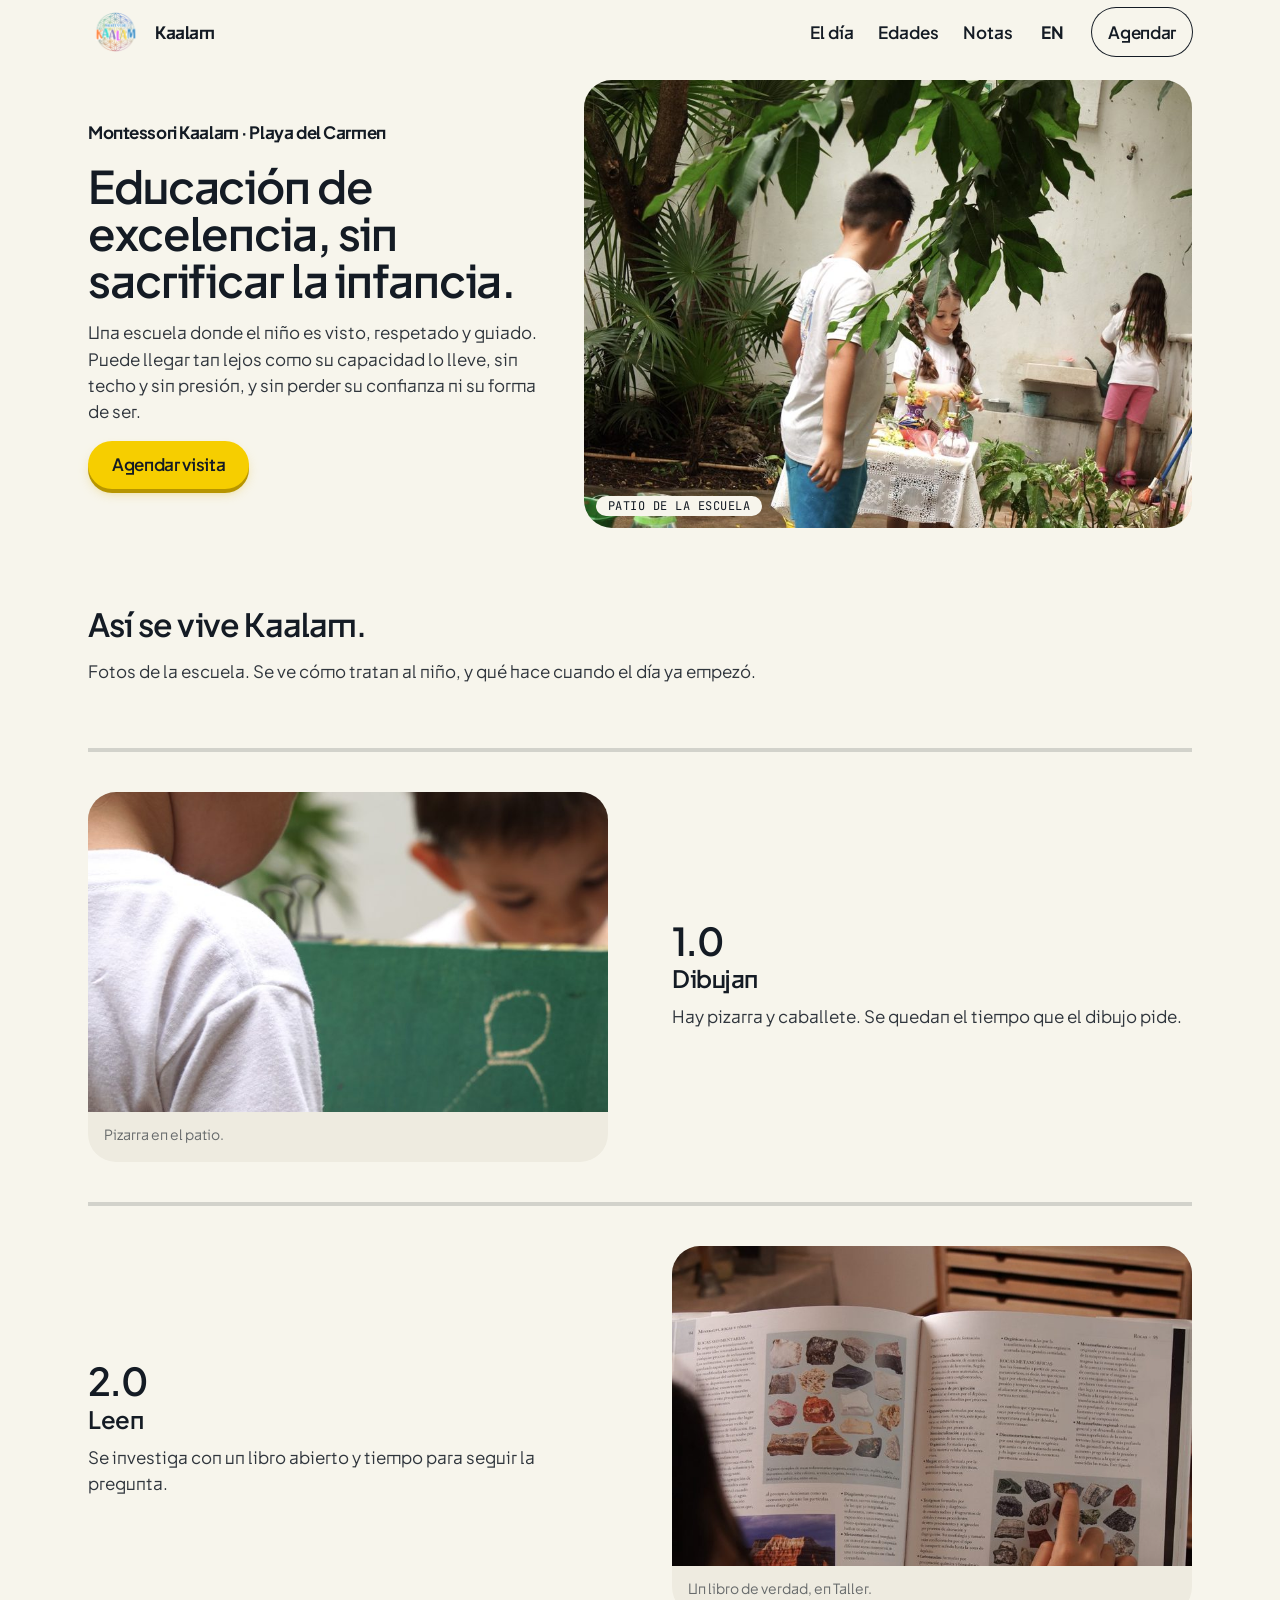
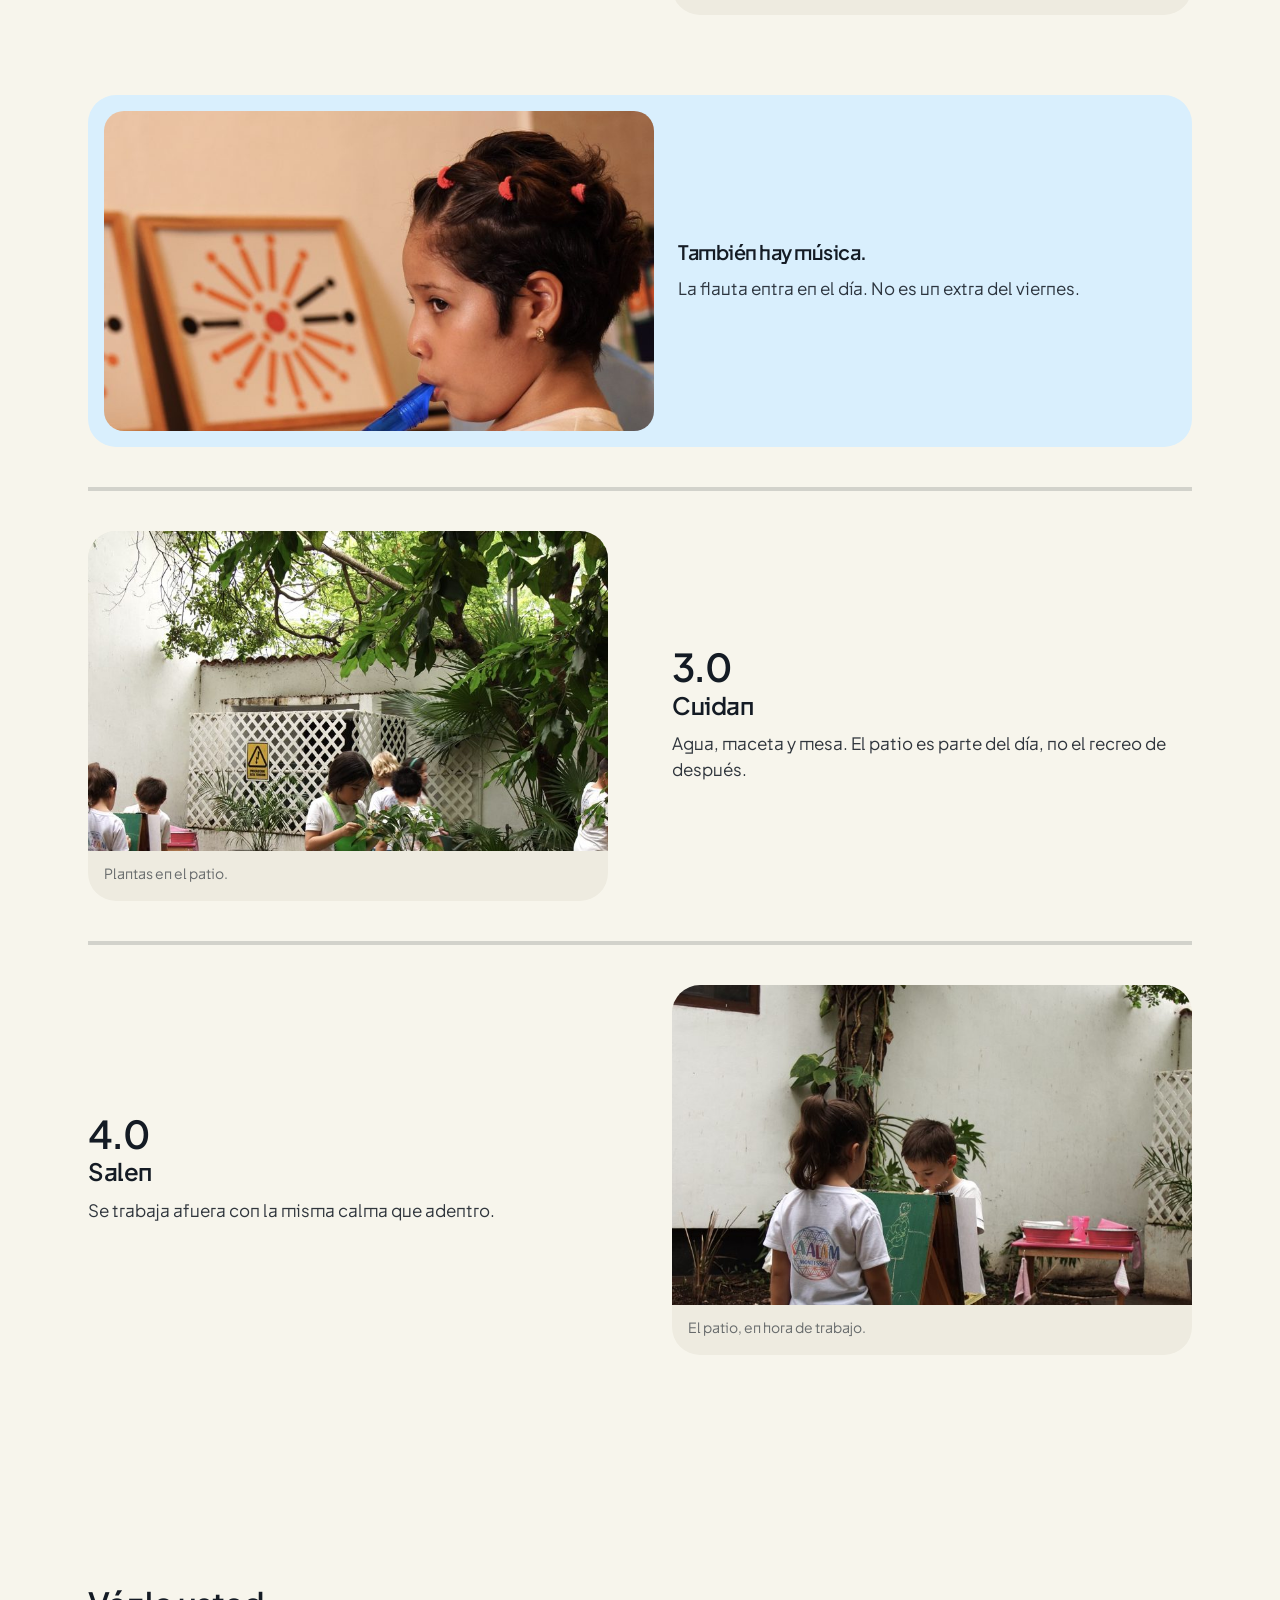
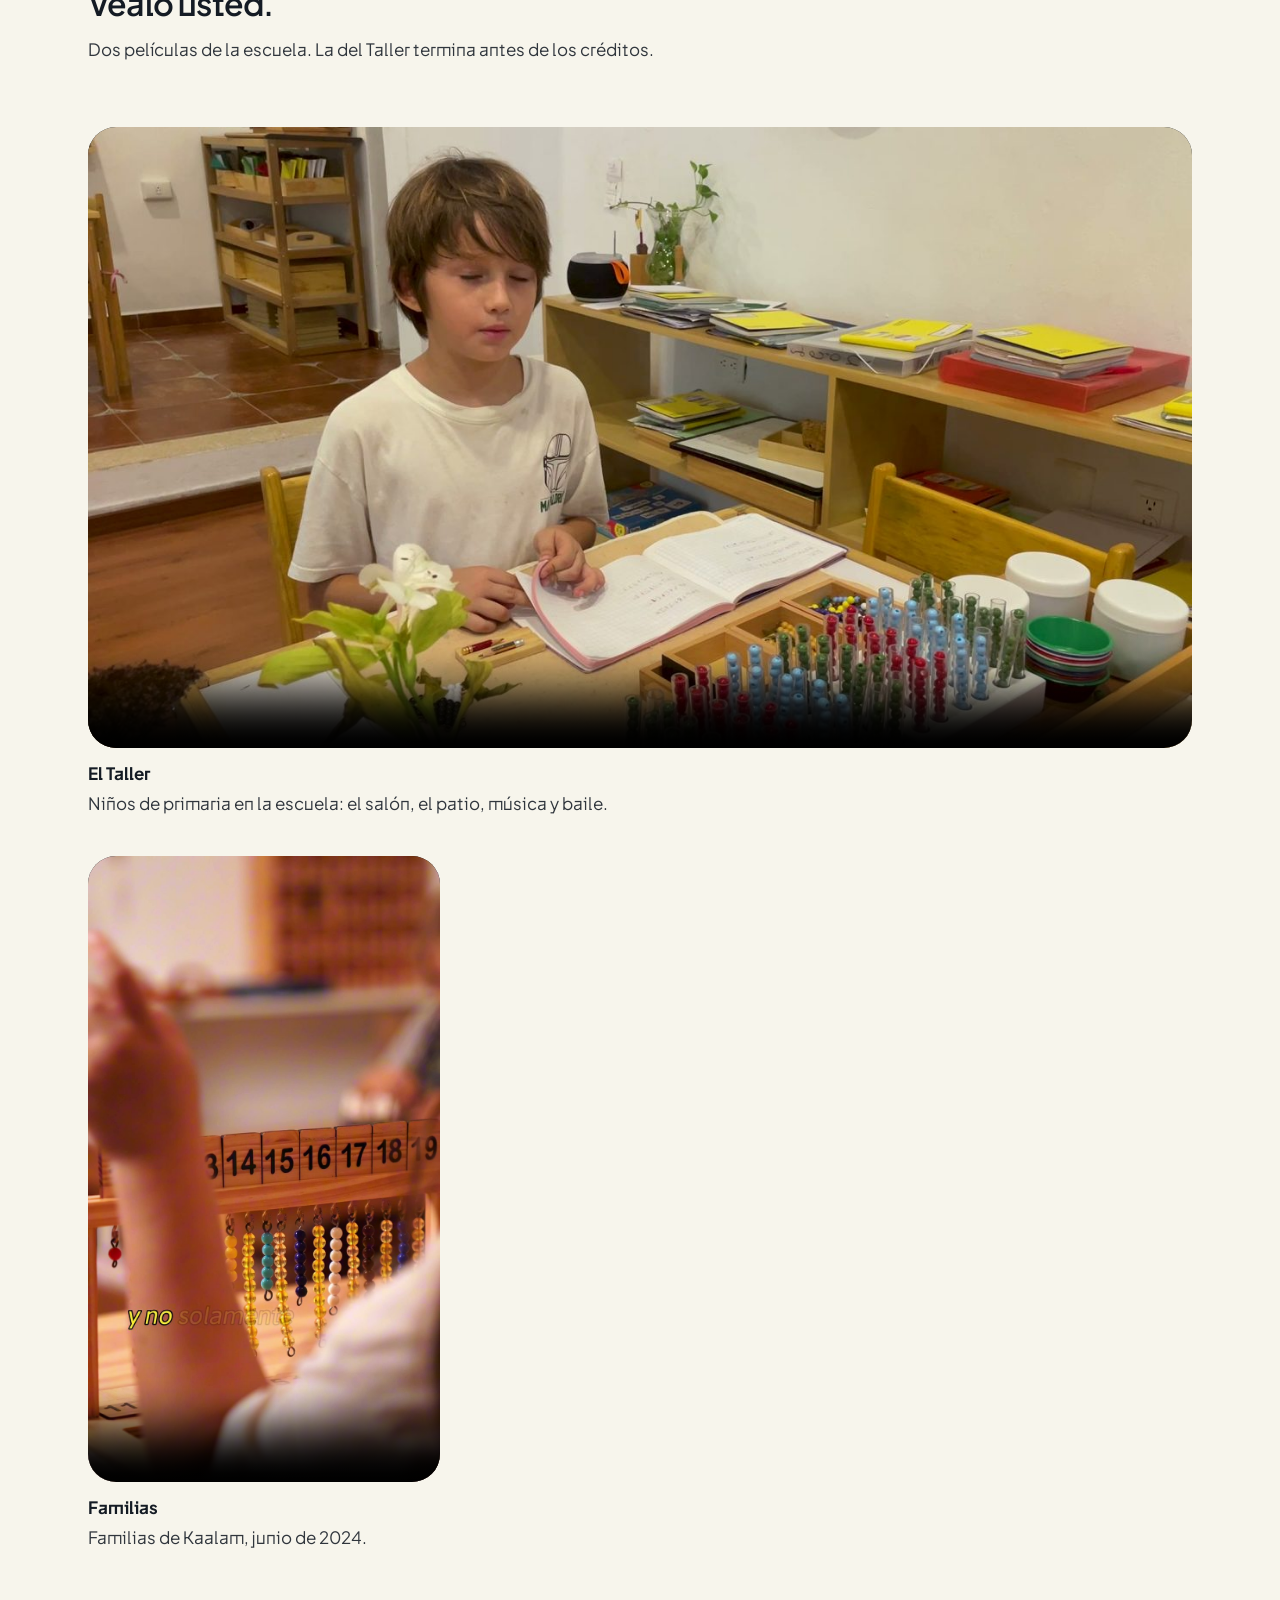
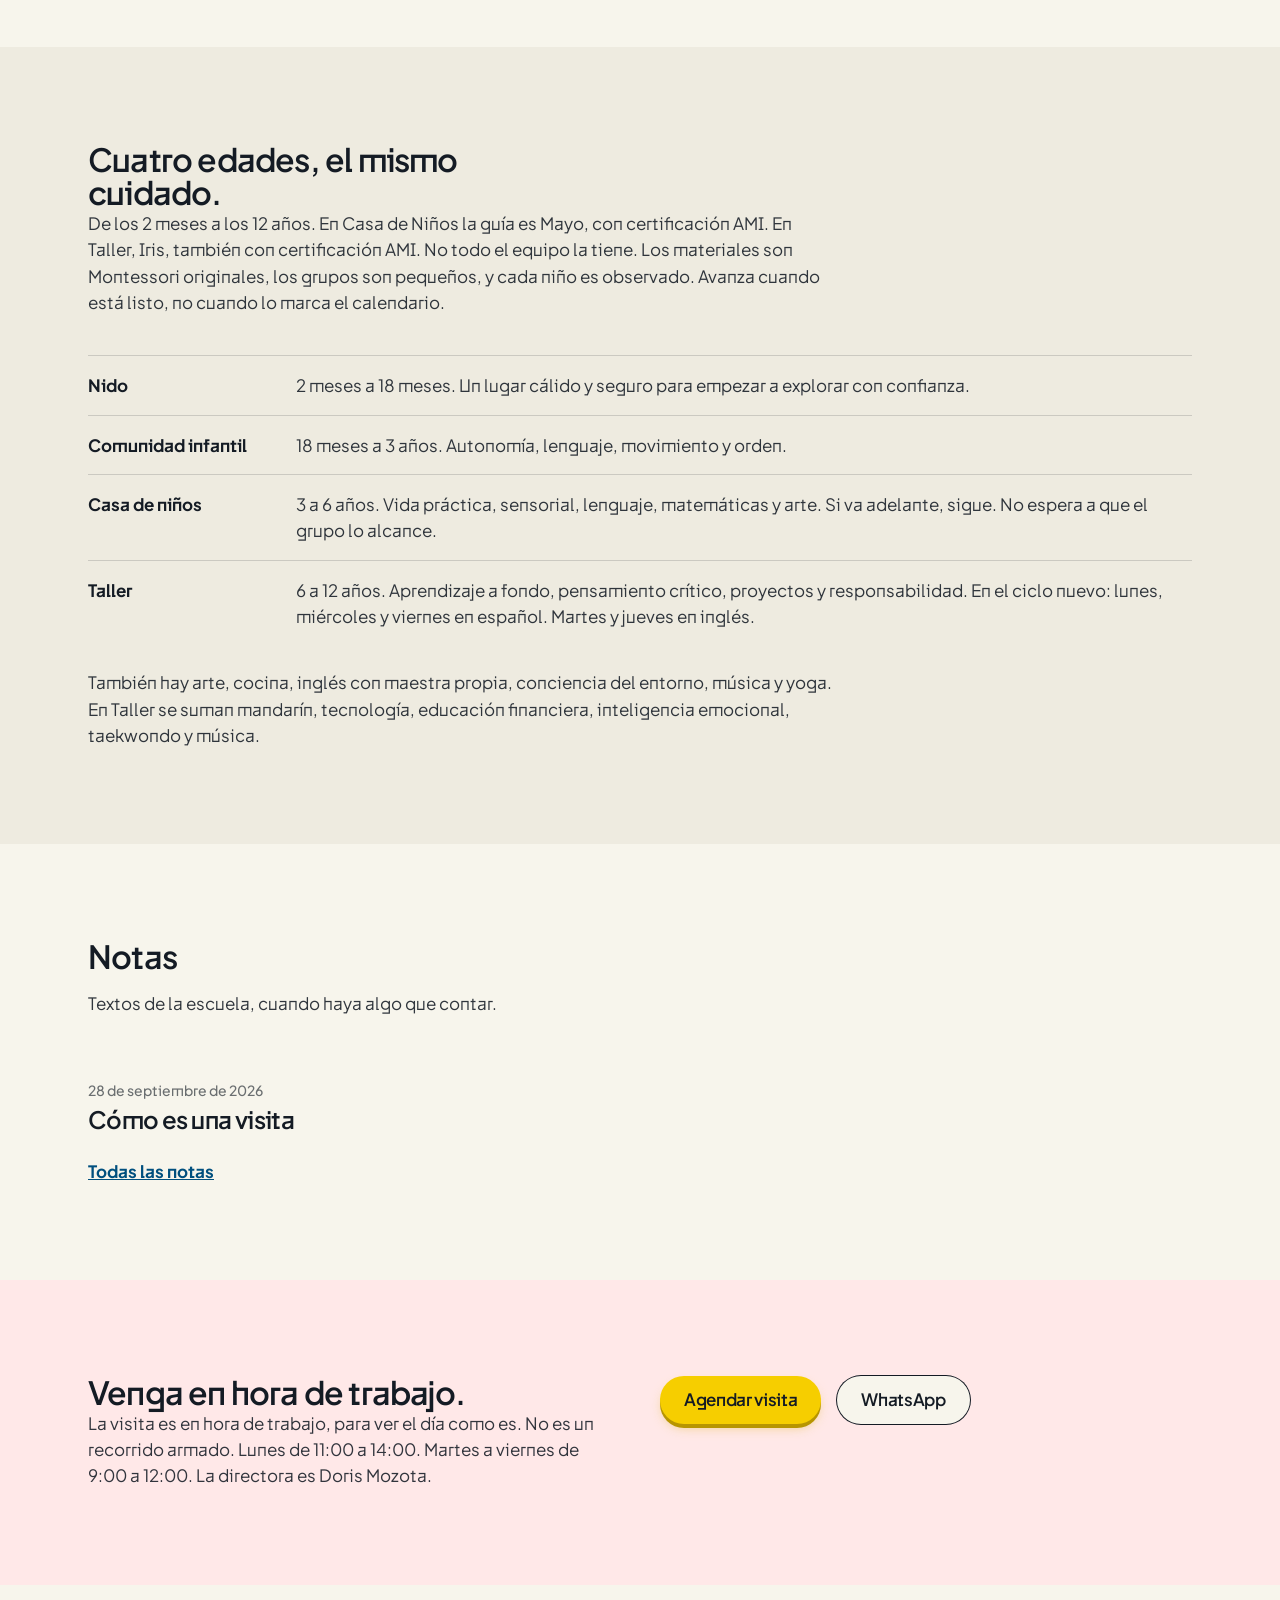
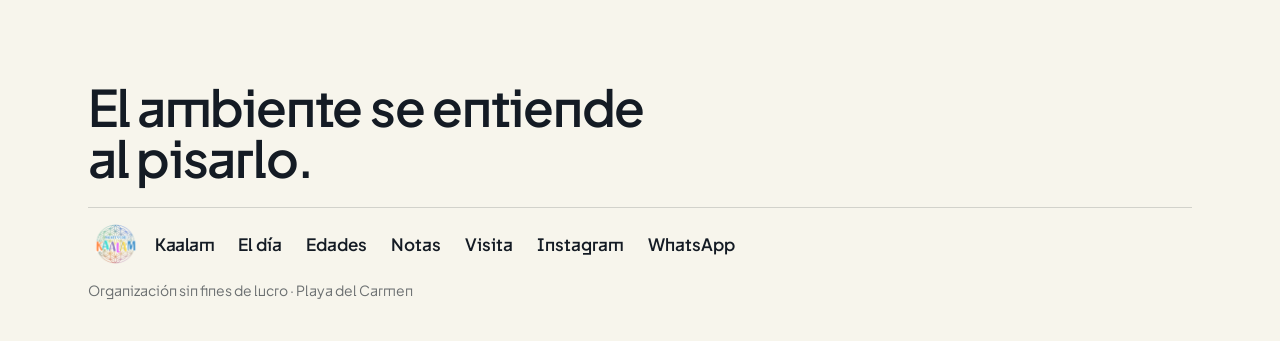
==== commit da391d70: "Align the page with Kaalam's brief: excellence and childhood, together. Name the proof they can clai" ====
--- a/index.html
+++ b/index.html
@@ -5,14 +5,14 @@
   <meta name="viewport" content="width=device-width, initial-scale=1, viewport-fit=cover">
   <meta name="robots" content="noindex">
   <title>Montessori Kaalam · Playa del Carmen</title>
-  <meta name="description" content="Montessori Kaalam, en Playa del Carmen. De los 2 meses a los 12 años. Visitas en hora de trabajo: lunes 11:00 a 14:00, martes a viernes 9:00 a 12:00.">
+  <meta name="description" content="Educación de excelencia, sin sacrificar la infancia. Montessori Kaalam, Playa del Carmen. El niño es visto, respetado y guiado.">
   <link rel="icon" href="images/favicon.png" type="image/png">
   <link rel="preconnect" href="https://fonts.googleapis.com">
   <link rel="preconnect" href="https://fonts.gstatic.com" crossorigin>
   <link href="https://fonts.googleapis.com/css2?family=JetBrains+Mono:wght@500&family=Plus+Jakarta+Sans:wght@400;500;600;700&display=swap" rel="stylesheet">
   <link rel="stylesheet" href="styles.css">
   <meta property="og:title" content="Montessori Kaalam · Playa del Carmen">
-  <meta property="og:description" content="Excelencia, sin perder la infancia. Playa del Carmen.">
+  <meta property="og:description" content="Educación de excelencia, sin sacrificar la infancia. Playa del Carmen.">
   <meta property="og:image" content="images/hero-patio.jpg">
 </head>
 <body>
@@ -27,14 +27,16 @@
         <nav class="nav__links" aria-label="Secciones">
           <a href="#dia" data-i18n="navDay">El día</a>
           <a href="#edades" data-i18n="navAges">Edades</a>
+          <a href="blog.html" data-i18n="navNotes">Notas</a>
         </nav>
         <button class="nav__lang js-lang" type="button" aria-pressed="false">EN</button>
         <button class="nav__toggle" id="menu-btn" type="button" aria-expanded="false" aria-controls="menu">Menú</button>
-        <a class="btn btn--outline btn--sm nav__cta" href="#visita" data-i18n="navVisit">Visita</a>
+        <a class="btn btn--outline btn--sm nav__cta" href="https://montessorikaalam.simplybook.me" target="_blank" rel="noopener" data-i18n="bookShort">Agendar</a>
       </div>
       <div class="nav__panel" id="menu" hidden>
         <a href="#dia" data-i18n="navDay">El día</a>
         <a href="#edades" data-i18n="navAges">Edades</a>
+        <a href="blog.html" data-i18n="navNotes">Notas</a>
         <a href="#visita" data-i18n="navVisit">Visita</a>
         <button class="nav__lang js-lang" type="button" aria-pressed="false">EN</button>
       </div>
@@ -45,8 +47,8 @@
     <section class="section hero">
       <div class="hero__copy">
         <p class="hero__name" data-i18n="heroKicker">Montessori Kaalam · Playa del Carmen</p>
-        <h1 data-i18n="heroH1">Sin perder la infancia.</h1>
-        <p class="prose" data-i18n="heroLede">En Playa del Carmen, un niño puede avanzar tan lejos como pueda, y seguir con ganas de aprender al final del día.</p>
+        <h1 data-i18n="heroH1">Educación de excelencia, sin sacrificar la infancia.</h1>
+        <p class="prose" data-i18n="heroLede">Una escuela donde el niño es visto, respetado y guiado. Puede llegar tan lejos como su capacidad lo lleve, sin techo y sin presión, y sin perder su confianza ni su forma de ser.</p>
         <a class="btn" href="https://montessorikaalam.simplybook.me" target="_blank" rel="noopener" data-i18n="book">Agendar visita</a>
       </div>
       <figure class="hero__frame">
@@ -57,8 +59,8 @@
 
     <section class="section day" id="dia">
       <div class="day__intro">
-        <h2 data-i18n="dayH2">Así se vive una mañana.</h2>
-        <p class="prose" data-i18n="dayLede">Fotos de la escuela. No es un horario inventado: es lo que se ve cuando el día ya empezó.</p>
+        <h2 data-i18n="dayH2">Así se vive Kaalam.</h2>
+        <p class="prose" data-i18n="dayLede">Fotos de la escuela. Se ve cómo tratan al niño, y qué hace cuando el día ya empezó.</p>
       </div>
       <ol class="day__list">
         <li class="stage">
@@ -97,7 +99,7 @@
           </figure>
           <div class="stage__copy">
             <h3 class="stage__title"><span class="stage__num">3.0</span><span class="stage__word" data-i18n="s3h">Cuidan</span></h3>
-            <p class="prose" data-i18n="s3p">Agua, maceta y mesa. El patio es otro ambiente, no el recreo de después.</p>
+            <p class="prose" data-i18n="s3p">Agua, maceta y mesa. El patio es parte del día, no el recreo de después.</p>
           </div>
         </li>
         <li class="stage stage--flip">
@@ -111,16 +113,41 @@
           </div>
         </li>
       </ol>
+    </section>
+
+    <section class="section" id="ver">
+      <div class="day__intro">
+        <h2 data-i18n="filmH2">Véalo usted.</h2>
+        <p class="prose" data-i18n="filmLede">Dos películas de la escuela. La del Taller termina antes de los créditos.</p>
+      </div>
+      <figure class="film">
+        <video class="film__wide" controls playsinline preload="none" poster="images/poster-taller.jpg">
+          <source src="videos/taller.mp4" type="video/mp4">
+        </video>
+        <figcaption>
+          <strong data-i18n="filmTaller">El Taller</strong>
+          <span data-i18n="filmTallerP">Niños de primaria en la escuela: el salón, el patio, música y baile.</span>
+        </figcaption>
+      </figure>
+      <figure class="film film--portrait">
+        <video class="film__tall" controls playsinline preload="none" poster="images/poster-familias.jpg">
+          <source src="videos/familias.mp4" type="video/mp4">
+        </video>
+        <figcaption>
+          <strong data-i18n="filmFam">Familias</strong>
+          <span data-i18n="filmFamP">Familias de Kaalam, junio de 2024.</span>
+        </figcaption>
+      </figure>
     </section>
 
     <section class="section section--band datos" id="edades">
       <div>
         <h2 data-i18n="agesH2">Cuatro edades, el mismo cuidado.</h2>
-        <p class="prose" data-i18n="agesLede">De los 2 meses a los 12 años. En Casa de Niños y en Taller, las guías tienen certificación AMI. No todo el equipo la tiene, y lo decimos así.</p>
+        <p class="prose" data-i18n="agesLede">De los 2 meses a los 12 años. En Casa de Niños la guía es Mayo, con certificación AMI. En Taller, Iris, también con certificación AMI. No todo el equipo la tiene. Los materiales son Montessori originales, los grupos son pequeños, y cada niño es observado. Avanza cuando está listo, no cuando lo marca el calendario.</p>
         <dl class="facts">
           <div>
             <dt data-i18n="a1t">Nido</dt>
-            <dd data-i18n="a1d">2 meses a 18 meses. Un lugar cálido para empezar a explorar.</dd>
+            <dd data-i18n="a1d">2 meses a 18 meses. Un lugar cálido y seguro para empezar a explorar con confianza.</dd>
           </div>
           <div>
             <dt data-i18n="a2t">Comunidad infantil</dt>
@@ -128,22 +155,31 @@
           </div>
           <div>
             <dt data-i18n="a3t">Casa de niños</dt>
-            <dd data-i18n="a3d">3 a 6 años. Vida práctica, sensorial, lenguaje, matemáticas y arte, al ritmo de cada niño.</dd>
+            <dd data-i18n="a3d">3 a 6 años. Vida práctica, sensorial, lenguaje, matemáticas y arte. Si va adelante, sigue. No espera a que el grupo lo alcance.</dd>
           </div>
           <div>
             <dt data-i18n="a4t">Taller</dt>
-            <dd data-i18n="a4d">6 a 12 años. En el ciclo nuevo: lunes, miércoles y viernes en español. Martes y jueves en inglés.</dd>
+            <dd data-i18n="a4d">6 a 12 años. Aprendizaje a fondo, pensamiento crítico, proyectos y responsabilidad. En el ciclo nuevo: lunes, miércoles y viernes en español. Martes y jueves en inglés.</dd>
           </div>
         </dl>
-        <p class="prose ages__extra" data-i18n="extra">También hay arte, cocina, inglés, música y yoga. En Taller se suman mandarín, tecnología y taekwondo.</p>
-      </div>
+        <p class="prose ages__extra" data-i18n="extra">También hay arte, cocina, inglés con maestra propia, conciencia del entorno, música y yoga. En Taller se suman mandarín, tecnología, educación financiera, inteligencia emocional, taekwondo y música.</p>
+      </div>
+    </section>
+
+    <section class="section" id="notas">
+      <div class="day__intro">
+        <h2 data-i18n="notesH2">Notas</h2>
+        <p class="prose" data-i18n="notesLede">Textos de la escuela, cuando haya algo que contar.</p>
+      </div>
+      <div id="notes-home"></div>
+      <a class="note-more" href="blog.html" data-i18n="notesAll">Todas las notas</a>
     </section>
 
     <section class="section section--band visita" id="visita">
       <div class="visita__grid">
         <div class="visita__copy">
           <h2 data-i18n="visitH2">Venga en hora de trabajo.</h2>
-          <p class="prose" data-i18n="visitLede">La visita es un día real, no un recorrido armado. Lunes de 11:00 a 14:00. Martes a viernes de 9:00 a 12:00.</p>
+          <p class="prose" data-i18n="visitLede">La visita es en hora de trabajo, para ver el día como es. No es un recorrido armado. Lunes de 11:00 a 14:00. Martes a viernes de 9:00 a 12:00. La directora es Doris Mozota.</p>
         </div>
         <div class="visita__actions">
           <a class="btn" href="https://montessorikaalam.simplybook.me" target="_blank" rel="noopener" data-i18n="book">Agendar visita</a>
@@ -162,6 +198,7 @@
       </a>
       <a href="#dia" data-i18n="navDay">El día</a>
       <a href="#edades" data-i18n="navAges">Edades</a>
+      <a href="blog.html" data-i18n="navNotes">Notas</a>
       <a href="#visita" data-i18n="navVisit">Visita</a>
       <a href="https://www.instagram.com/montessorikaalam" target="_blank" rel="noopener">Instagram</a>
       <a href="https://wa.me/529841052595" target="_blank" rel="noopener">WhatsApp</a>
@@ -169,7 +206,10 @@
     </div>
   </footer>
 
+  <a class="btn wa-float" href="https://wa.me/529841052595" target="_blank" rel="noopener">WhatsApp</a>
+
   <script src="config.js"></script>
+  <script src="posts.js"></script>
   <script src="main.js"></script>
 </body>
 </html>
--- a/styles.css
+++ b/styles.css
@@ -419,7 +419,20 @@
 
 .hero h1 {
   font-size: var(--text-display);
-  max-width: 16ch;
+  max-width: 22ch;
+}
+
+.wa-float { display: none; }
+
+@media (max-width: 59.99rem) {
+  .wa-float {
+    display: inline-flex;
+    position: fixed;
+    right: var(--page-gutter);
+    bottom: max(var(--space-md), env(safe-area-inset-bottom));
+    z-index: var(--z-sticky);
+  }
+  body { padding-bottom: calc(var(--control-h) + var(--space-xl)); }
 }
 
 .hero .prose { color: var(--color-ink-soft); }
@@ -606,6 +619,87 @@
   align-items: center;
   gap: var(--space-md);
 }
+
+.film {
+  margin: var(--space-xl) 0 0;
+}
+
+.film figcaption {
+  display: flex;
+  flex-direction: column;
+  gap: var(--space-2xs);
+  padding-top: var(--space-sm);
+  max-width: 62ch;
+}
+
+.film figcaption strong {
+  color: var(--color-ink);
+}
+
+.film__wide,
+.film__tall {
+  width: 100%;
+  display: block;
+  border-radius: var(--radius-card);
+  background: var(--color-ink);
+}
+
+.film--portrait .film__tall {
+  width: min(100%, 22rem);
+}
+
+.note-link {
+  display: flex;
+  flex-direction: column;
+  align-items: flex-start;
+  gap: var(--space-2xs);
+  max-width: 40ch;
+  color: var(--color-ink);
+  font-weight: 600;
+  text-decoration: none;
+}
+
+.note-link__title {
+  font-family: var(--font-display);
+  font-size: var(--text-xl);
+  letter-spacing: -0.025em;
+  line-height: 1.15;
+}
+
+.note-link__date {
+  font-size: var(--text-sm);
+  font-weight: 500;
+  color: var(--color-ink-faint);
+}
+
+.note-more {
+  display: inline-block;
+  margin-top: var(--space-lg);
+  font-weight: 700;
+  white-space: nowrap;
+}
+
+.blog__list {
+  display: flex;
+  flex-direction: column;
+  gap: var(--space-lg);
+  margin-top: var(--space-xl);
+}
+
+.blog__article h1 {
+  font-size: var(--text-display);
+  max-width: 18ch;
+  margin-top: var(--space-sm);
+}
+
+.blog__body {
+  display: flex;
+  flex-direction: column;
+  gap: var(--space-md);
+  margin-top: var(--space-lg);
+}
+
+.blog { padding-block-start: var(--space-xl); }
 
 .visita__grid {
   display: grid;
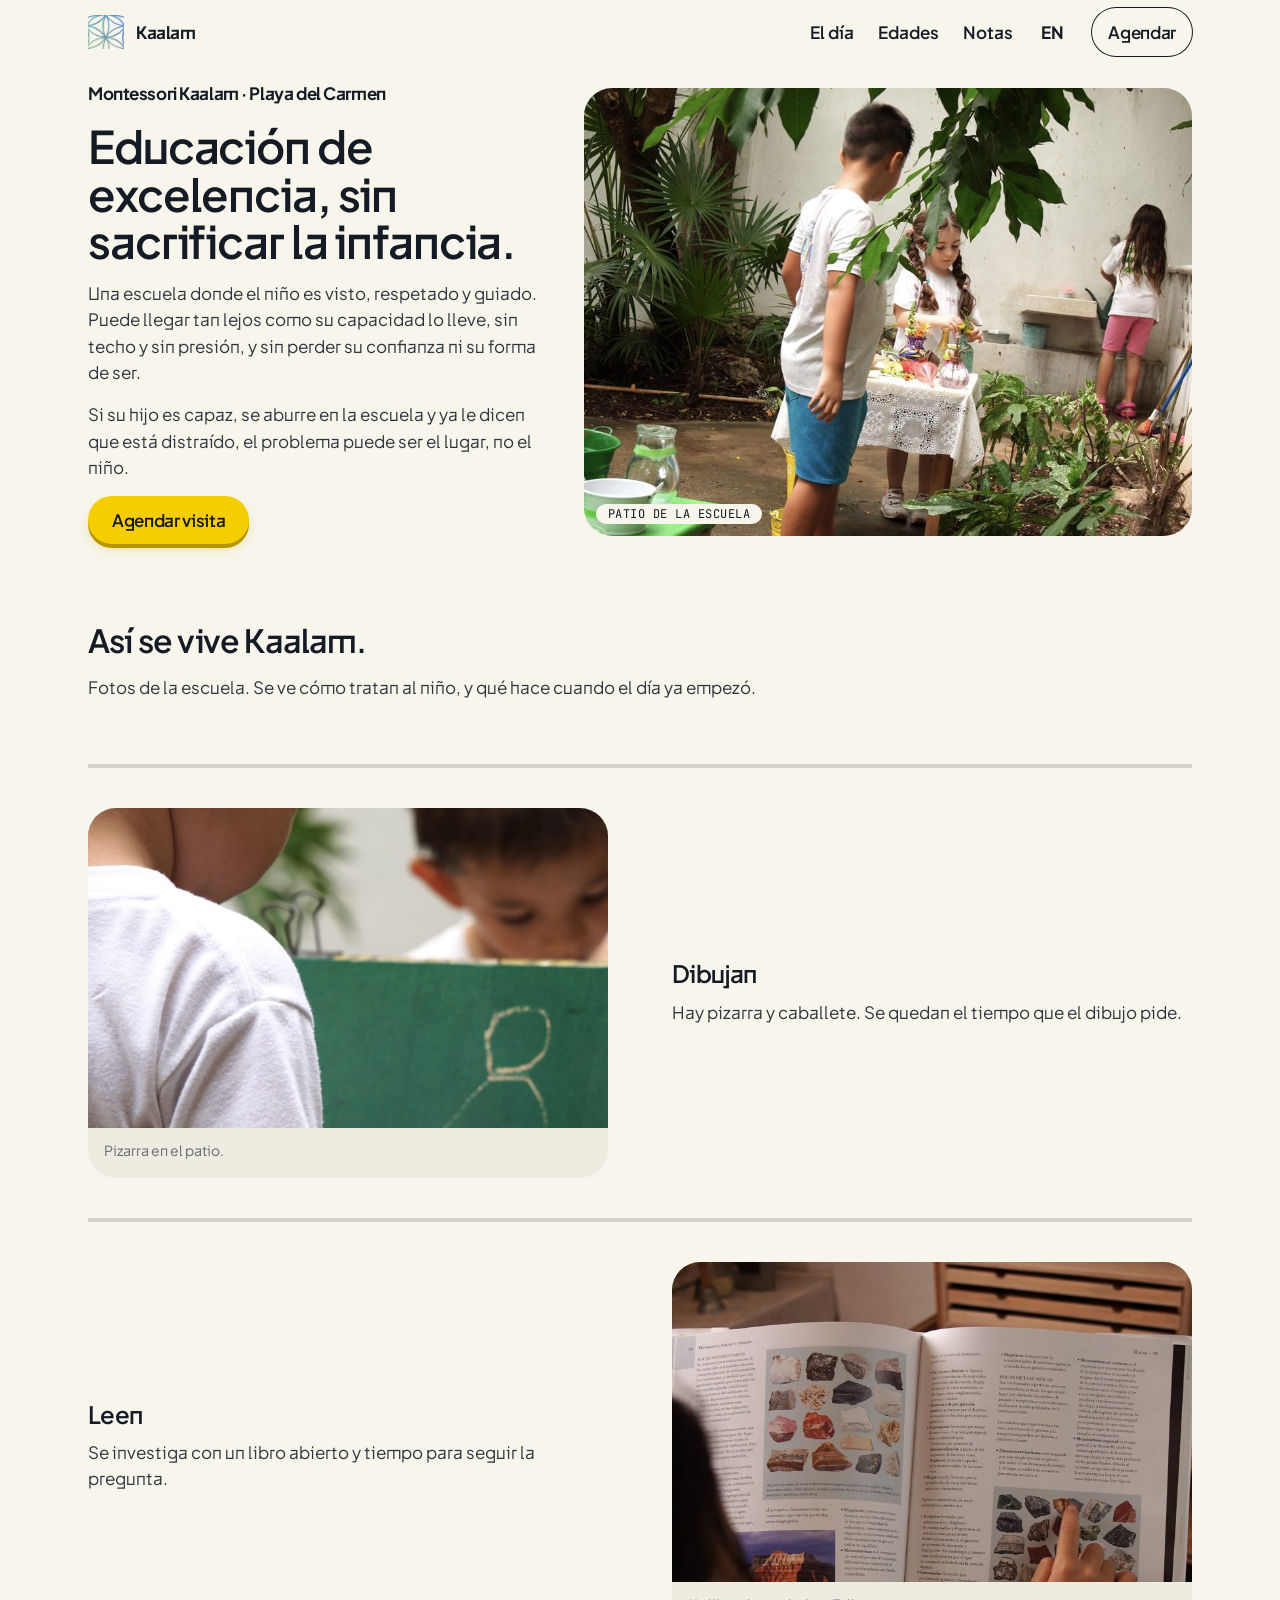
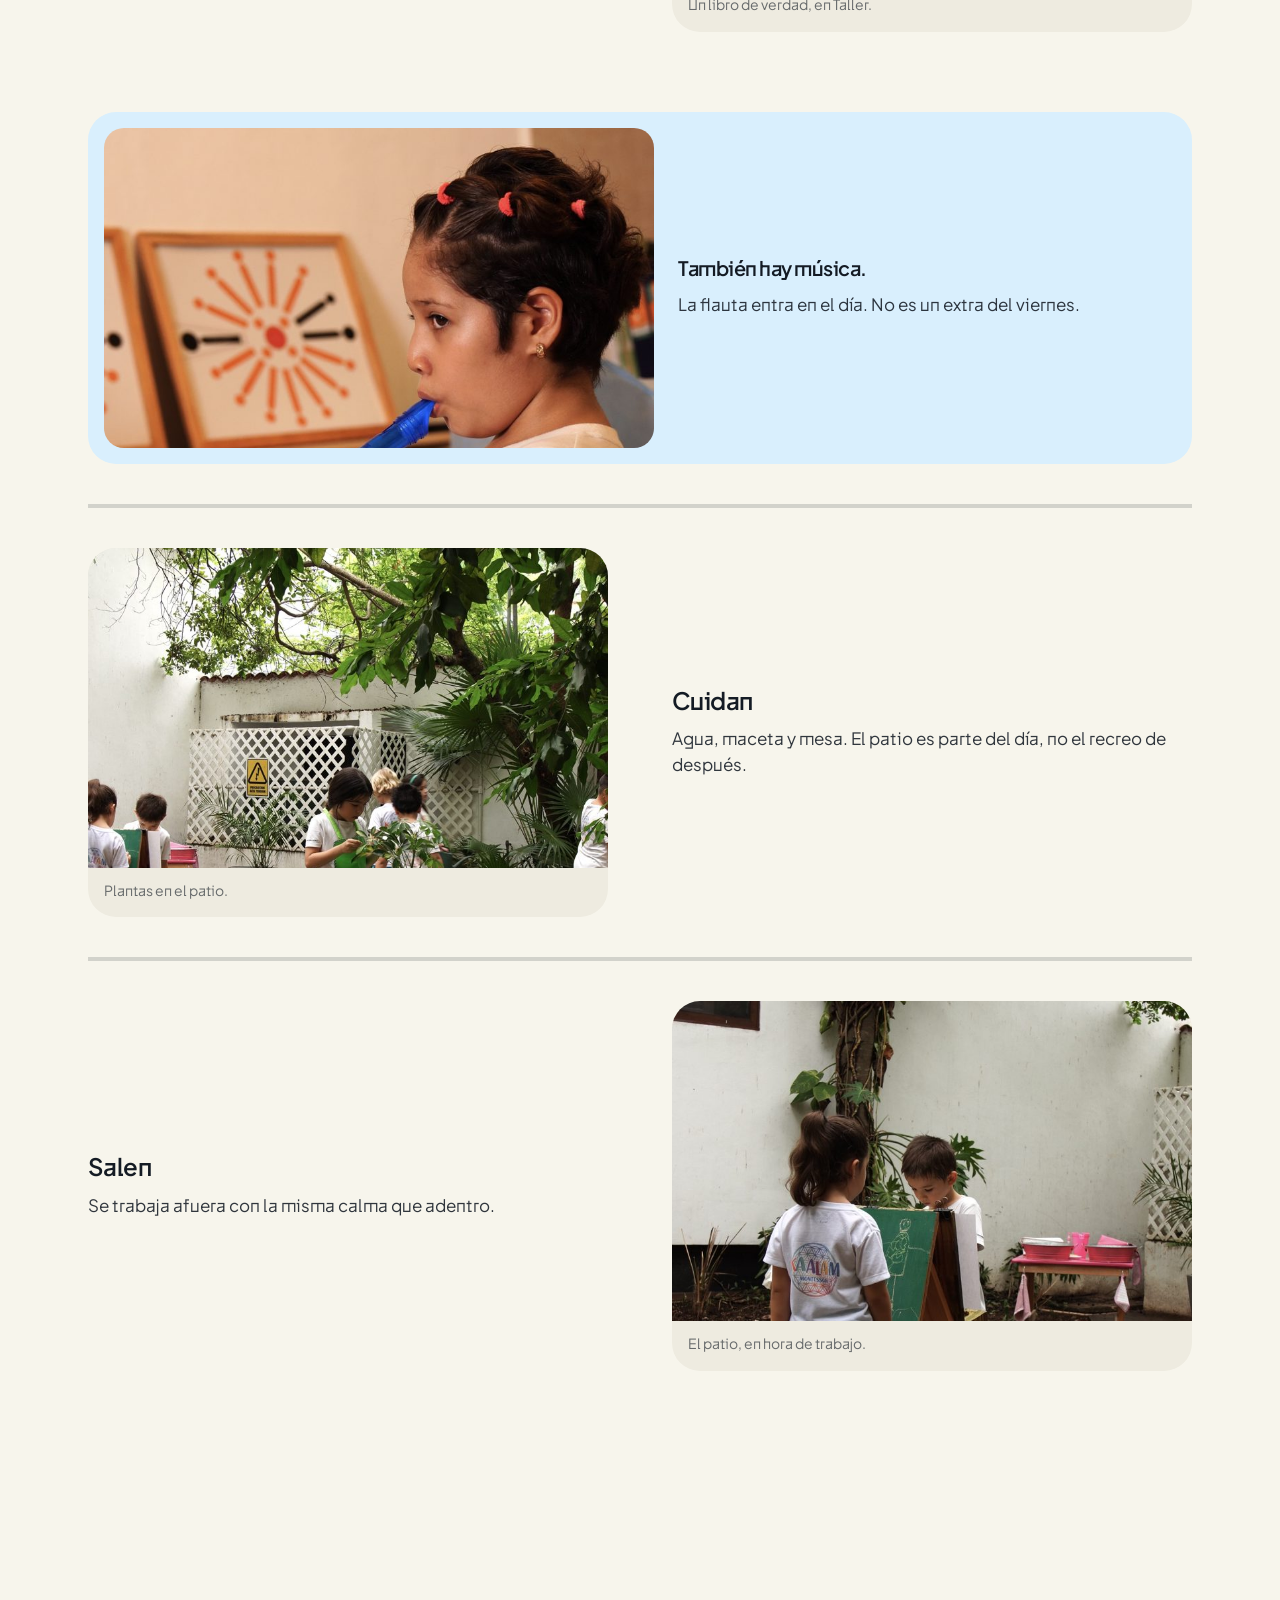
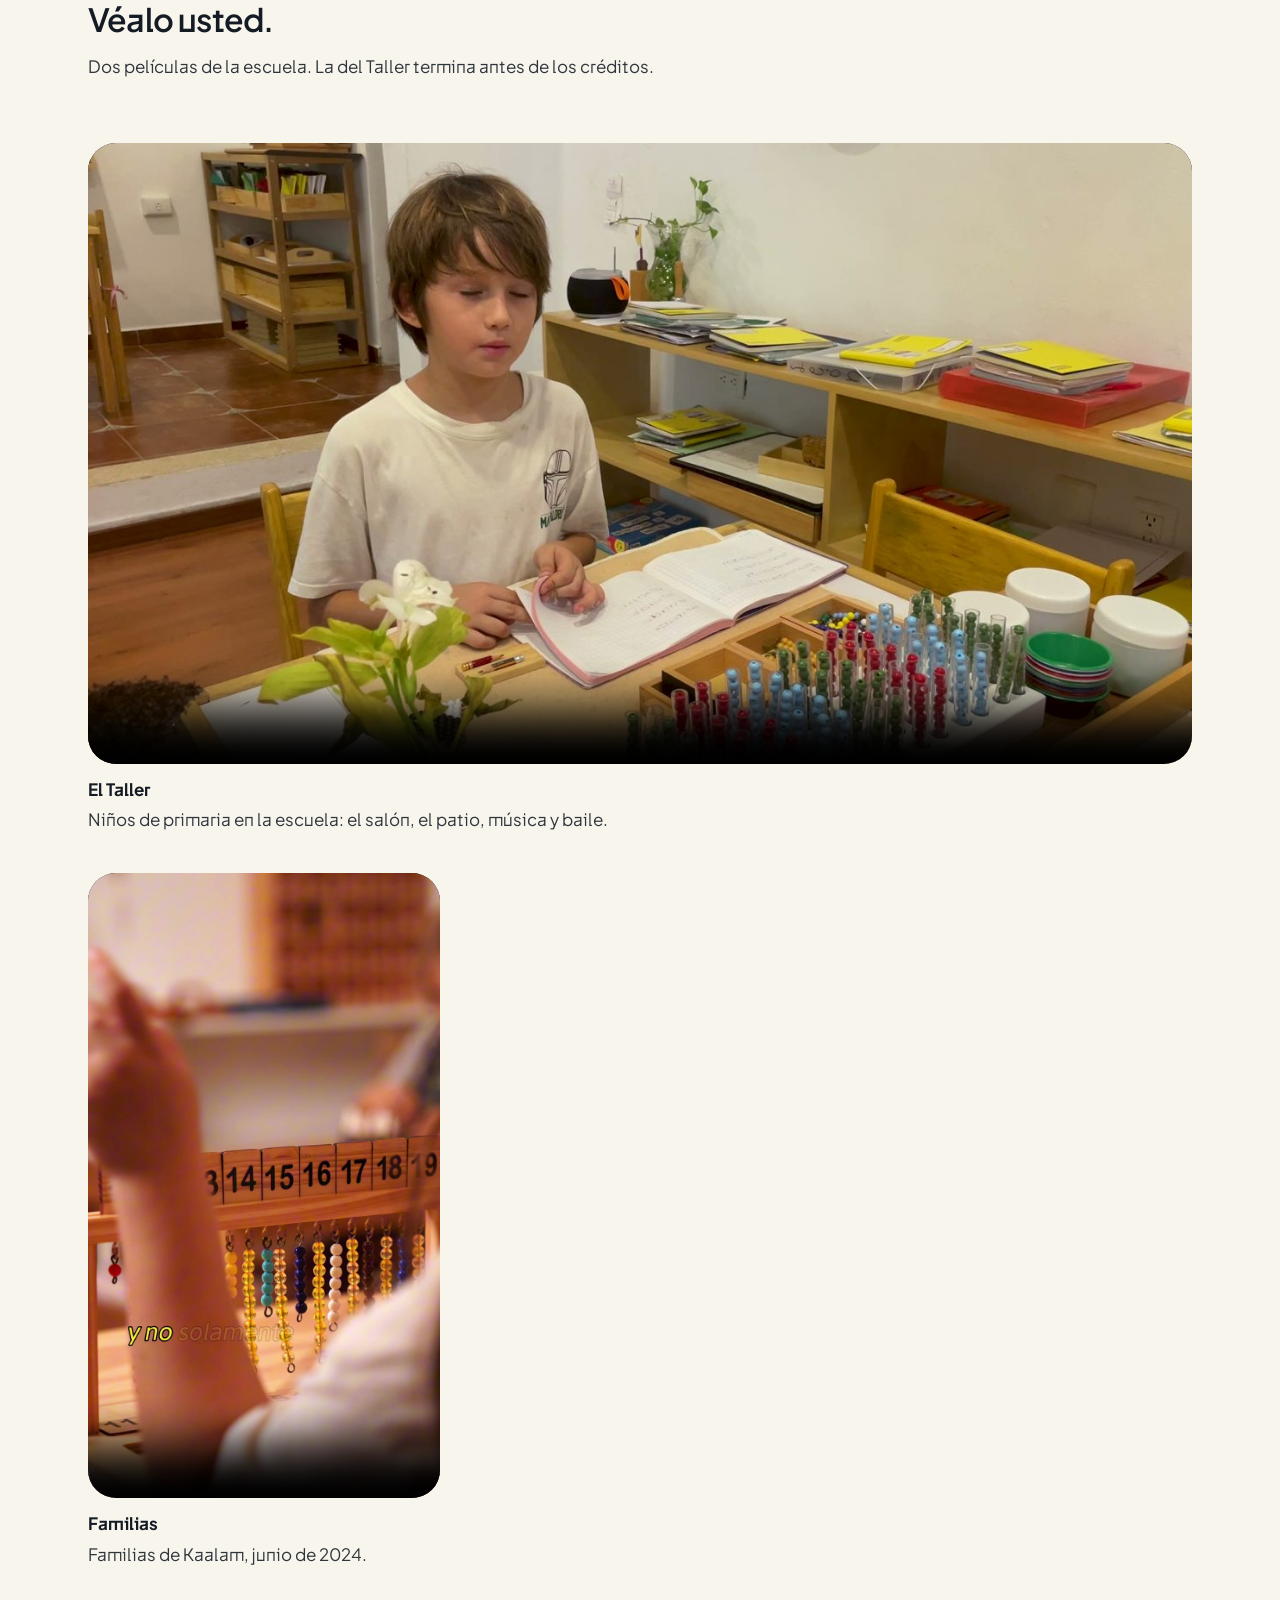
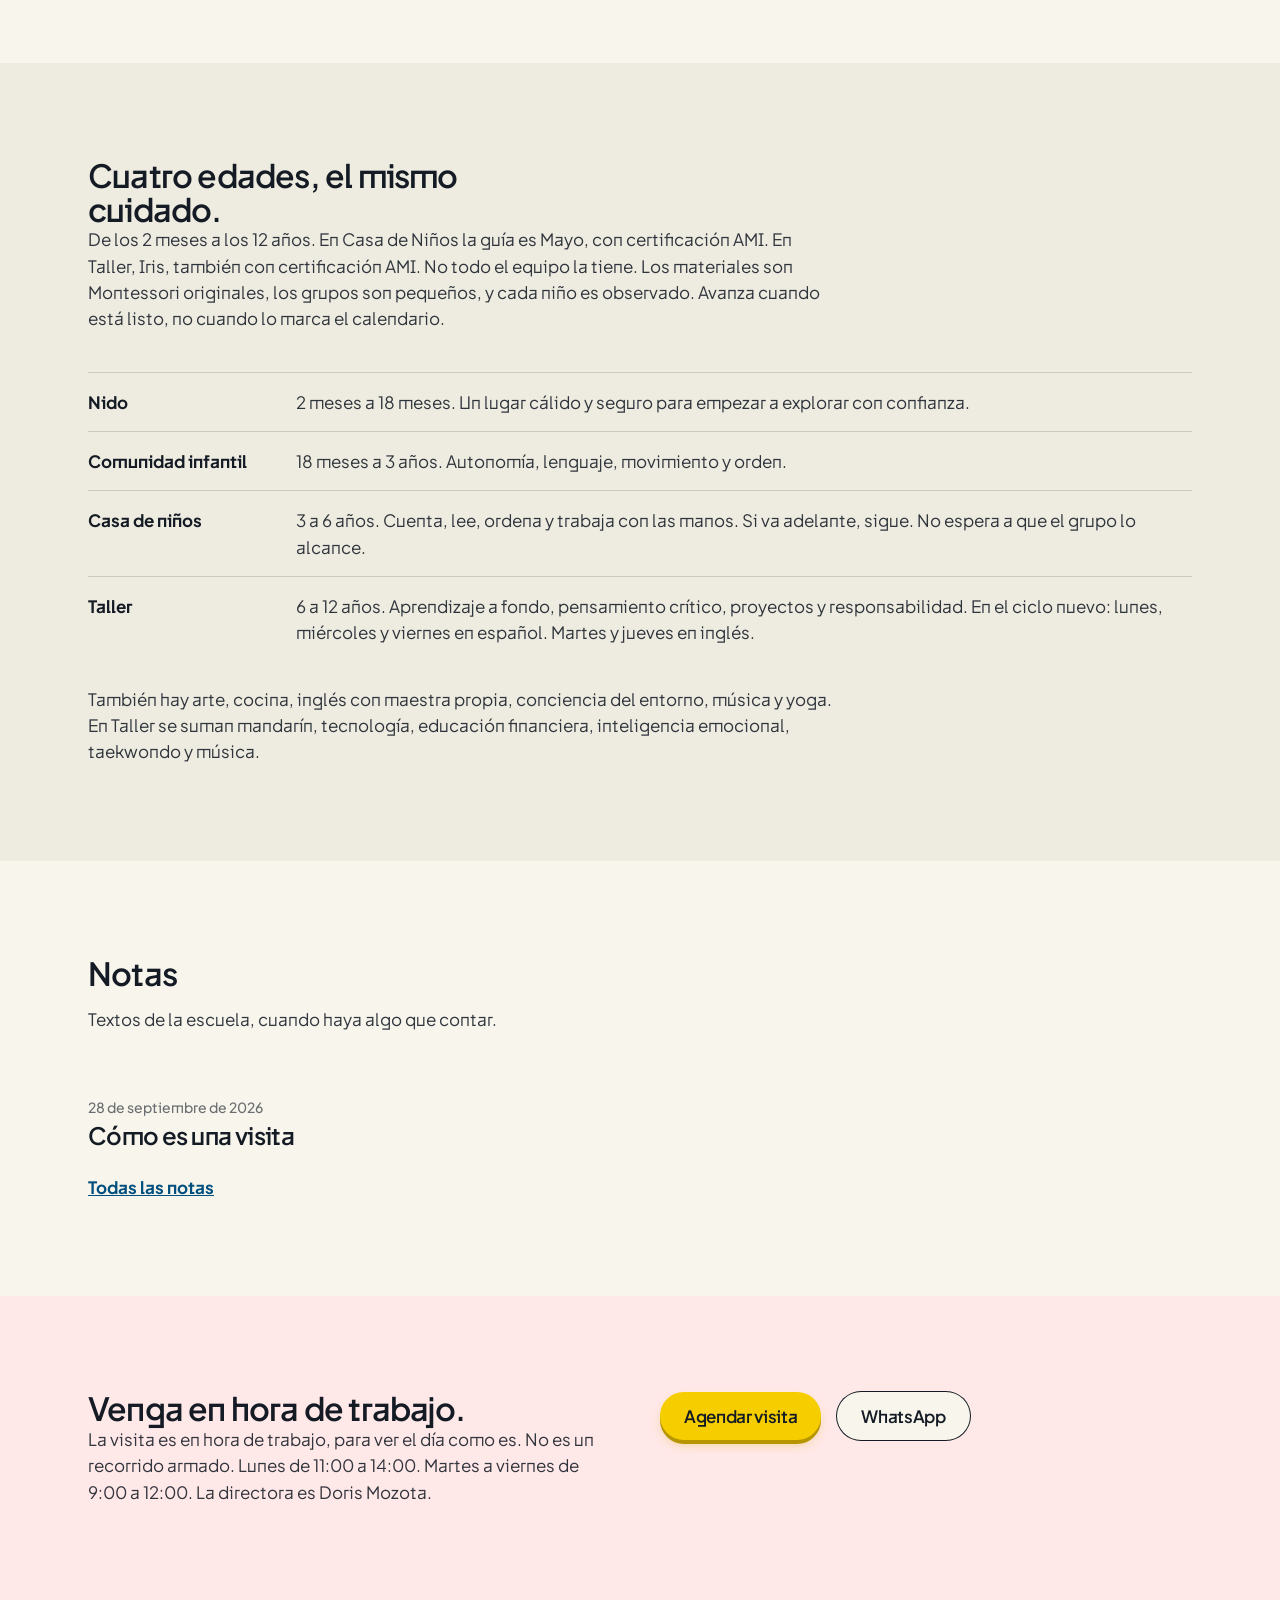
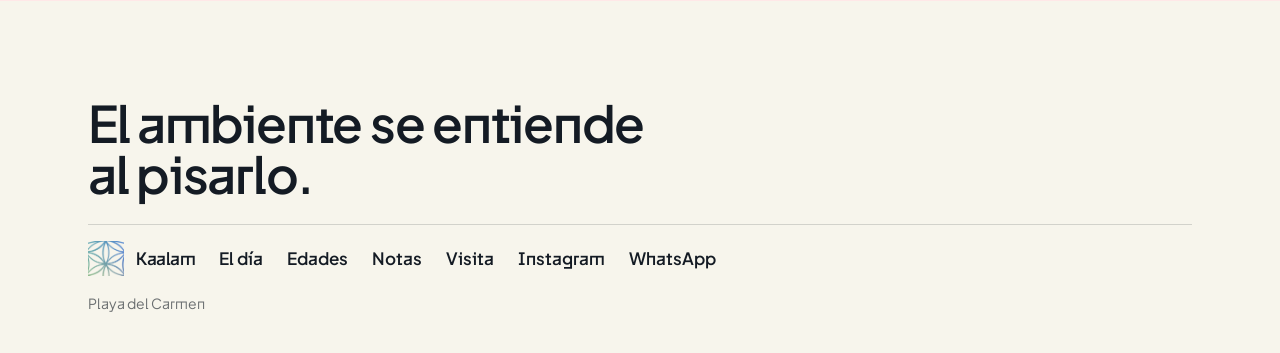
==== commit 6941bd6f: "Apply the site review: the bored child, a plain morning, and a shareable preview. The headline stays" ====
--- a/index.html
+++ b/index.html
@@ -13,7 +13,10 @@
   <link rel="stylesheet" href="styles.css">
   <meta property="og:title" content="Montessori Kaalam · Playa del Carmen">
   <meta property="og:description" content="Educación de excelencia, sin sacrificar la infancia. Playa del Carmen.">
-  <meta property="og:image" content="images/hero-patio.jpg">
+  <meta property="og:url" content="https://chongjames.github.io/escuela-montessori/">
+  <meta property="og:image" content="https://chongjames.github.io/escuela-montessori/images/hero-patio.jpg">
+  <meta property="og:image:width" content="896">
+  <meta property="og:image:height" content="1600">
 </head>
 <body>
   <a class="skip" href="#contenido" data-i18n="skip">Saltar al contenido</a>
@@ -21,7 +24,7 @@
     <div class="nav__bar">
       <div class="nav__bar-inner">
         <a class="brand" href="#contenido">
-          <img class="brand__logo" src="images/logo.png" alt="" width="900" height="655">
+          <img class="brand__logo" src="images/mark.png" alt="" width="160" height="155">
           <span class="brand__name">Kaalam</span>
         </a>
         <nav class="nav__links" aria-label="Secciones">
@@ -49,6 +52,7 @@
         <p class="hero__name" data-i18n="heroKicker">Montessori Kaalam · Playa del Carmen</p>
         <h1 data-i18n="heroH1">Educación de excelencia, sin sacrificar la infancia.</h1>
         <p class="prose" data-i18n="heroLede">Una escuela donde el niño es visto, respetado y guiado. Puede llegar tan lejos como su capacidad lo lleve, sin techo y sin presión, y sin perder su confianza ni su forma de ser.</p>
+        <p class="prose" data-i18n="heroChild">Si su hijo es capaz, se aburre en la escuela y ya le dicen que está distraído, el problema puede ser el lugar, no el niño.</p>
         <a class="btn" href="https://montessorikaalam.simplybook.me" target="_blank" rel="noopener" data-i18n="book">Agendar visita</a>
       </div>
       <figure class="hero__frame">
@@ -69,7 +73,7 @@
             <figcaption data-i18n="s1cap">Pizarra en el patio.</figcaption>
           </figure>
           <div class="stage__copy">
-            <h3 class="stage__title"><span class="stage__num">1.0</span><span class="stage__word" data-i18n="s1h">Dibujan</span></h3>
+            <h3 class="stage__title" data-i18n="s1h">Dibujan</h3>
             <p class="prose" data-i18n="s1p">Hay pizarra y caballete. Se quedan el tiempo que el dibujo pide.</p>
           </div>
         </li>
@@ -79,7 +83,7 @@
             <figcaption data-i18n="s2cap">Un libro de verdad, en Taller.</figcaption>
           </figure>
           <div class="stage__copy">
-            <h3 class="stage__title"><span class="stage__num">2.0</span><span class="stage__word" data-i18n="s2h">Leen</span></h3>
+            <h3 class="stage__title" data-i18n="s2h">Leen</h3>
             <p class="prose" data-i18n="s2p">Se investiga con un libro abierto y tiempo para seguir la pregunta.</p>
           </div>
         </li>
@@ -98,7 +102,7 @@
             <figcaption data-i18n="s3cap">Plantas en el patio.</figcaption>
           </figure>
           <div class="stage__copy">
-            <h3 class="stage__title"><span class="stage__num">3.0</span><span class="stage__word" data-i18n="s3h">Cuidan</span></h3>
+            <h3 class="stage__title" data-i18n="s3h">Cuidan</h3>
             <p class="prose" data-i18n="s3p">Agua, maceta y mesa. El patio es parte del día, no el recreo de después.</p>
           </div>
         </li>
@@ -108,7 +112,7 @@
             <figcaption data-i18n="s4cap">El patio, en hora de trabajo.</figcaption>
           </figure>
           <div class="stage__copy">
-            <h3 class="stage__title"><span class="stage__num">4.0</span><span class="stage__word" data-i18n="s4h">Salen</span></h3>
+            <h3 class="stage__title" data-i18n="s4h">Salen</h3>
             <p class="prose" data-i18n="s4p">Se trabaja afuera con la misma calma que adentro.</p>
           </div>
         </li>
@@ -121,7 +125,7 @@
         <p class="prose" data-i18n="filmLede">Dos películas de la escuela. La del Taller termina antes de los créditos.</p>
       </div>
       <figure class="film">
-        <video class="film__wide" controls playsinline preload="none" poster="images/poster-taller.jpg">
+        <video class="film__wide" controls playsinline preload="none" poster="images/poster-taller.jpg" width="1280" height="720">
           <source src="videos/taller.mp4" type="video/mp4">
         </video>
         <figcaption>
@@ -130,7 +134,7 @@
         </figcaption>
       </figure>
       <figure class="film film--portrait">
-        <video class="film__tall" controls playsinline preload="none" poster="images/poster-familias.jpg">
+        <video class="film__tall" controls playsinline preload="none" poster="images/poster-familias.jpg" width="720" height="1280">
           <source src="videos/familias.mp4" type="video/mp4">
         </video>
         <figcaption>
@@ -155,7 +159,7 @@
           </div>
           <div>
             <dt data-i18n="a3t">Casa de niños</dt>
-            <dd data-i18n="a3d">3 a 6 años. Vida práctica, sensorial, lenguaje, matemáticas y arte. Si va adelante, sigue. No espera a que el grupo lo alcance.</dd>
+            <dd data-i18n="a3d">3 a 6 años. Cuenta, lee, ordena y trabaja con las manos. Si va adelante, sigue. No espera a que el grupo lo alcance.</dd>
           </div>
           <div>
             <dt data-i18n="a4t">Taller</dt>
@@ -193,7 +197,7 @@
     <p class="foot-stmt__line" data-i18n="footLine">El ambiente se entiende al pisarlo.</p>
     <div class="foot-stmt__meta">
       <a class="brand" href="#contenido">
-        <img class="brand__logo" src="images/logo.png" alt="" width="900" height="655">
+        <img class="brand__logo" src="images/mark.png" alt="" width="160" height="155">
         <span class="brand__name">Kaalam</span>
       </a>
       <a href="#dia" data-i18n="navDay">El día</a>
@@ -202,7 +206,7 @@
       <a href="#visita" data-i18n="navVisit">Visita</a>
       <a href="https://www.instagram.com/montessorikaalam" target="_blank" rel="noopener">Instagram</a>
       <a href="https://wa.me/529841052595" target="_blank" rel="noopener">WhatsApp</a>
-      <p class="foot-note" data-i18n="footNote">Organización sin fines de lucro · Playa del Carmen</p>
+      <p class="foot-note" data-i18n="footNote">Playa del Carmen</p>
     </div>
   </footer>
 
--- a/styles.css
+++ b/styles.css
@@ -205,13 +205,14 @@
 .nav__bar-inner .brand { flex: 1 1 auto; }
 
 .brand__logo {
-  height: 2.5rem;
-  width: auto;
+  height: 2.25rem;
+  width: 2.25rem;
+  object-fit: contain;
   display: block;
 }
 
 .nav__lang {
-  display: none;
+  display: inline-flex;
   align-items: center;
   justify-content: center;
   min-height: var(--control-h);
@@ -228,7 +229,7 @@
   cursor: pointer;
 }
 
-.nav__panel .nav__lang { display: inline-flex; }
+.nav__panel .nav__lang { display: none; }
 
 .nav__lang:active { transform: translateY(1px); }
 
@@ -439,7 +440,7 @@
 
 .hero__frame {
   min-width: 0;
-  height: 13rem;
+  height: 22rem;
   border-radius: var(--radius-card);
   overflow: hidden;
   position: relative;
@@ -450,7 +451,7 @@
   width: 100%;
   height: 100%;
   object-fit: cover;
-  object-position: center 38%;
+  object-position: center 50%;
 }
 
 .hero__frame figcaption {
@@ -532,21 +533,9 @@
 }
 
 .stage__title {
-  display: flex;
-  flex-direction: column;
-  gap: var(--space-xs);
+  font-size: var(--text-xl);
   font-style: normal;
 }
-
-.stage__num {
-  font-size: var(--text-stage);
-  font-weight: 600;
-  letter-spacing: -0.04em;
-  line-height: 0.9;
-  color: var(--color-ink);
-}
-
-.stage__word { font-size: var(--text-xl); }
 
 .stage figcaption,
 .paint figcaption {
@@ -639,10 +628,15 @@
 .film__wide,
 .film__tall {
   width: 100%;
+  height: auto;
   display: block;
   border-radius: var(--radius-card);
   background: var(--color-ink);
 }
+
+.film__wide { aspect-ratio: 16 / 9; }
+
+.film__tall { aspect-ratio: 9 / 16; }
 
 .film--portrait .film__tall {
   width: min(100%, 22rem);
@@ -846,7 +840,7 @@
 @media (min-width: 40rem) {
   .nav__banner-rest { display: inline; }
   .facts div { grid-template-columns: minmax(0, 12rem) minmax(0, 1fr); }
-  .hero__frame { height: 18rem; }
+  .hero__frame { height: 24rem; }
   .stage__photo img { height: 18rem; }
   .paint { grid-template-columns: minmax(0, 1.05fr) minmax(0, 0.95fr); }
   .paint img { height: 20rem; }
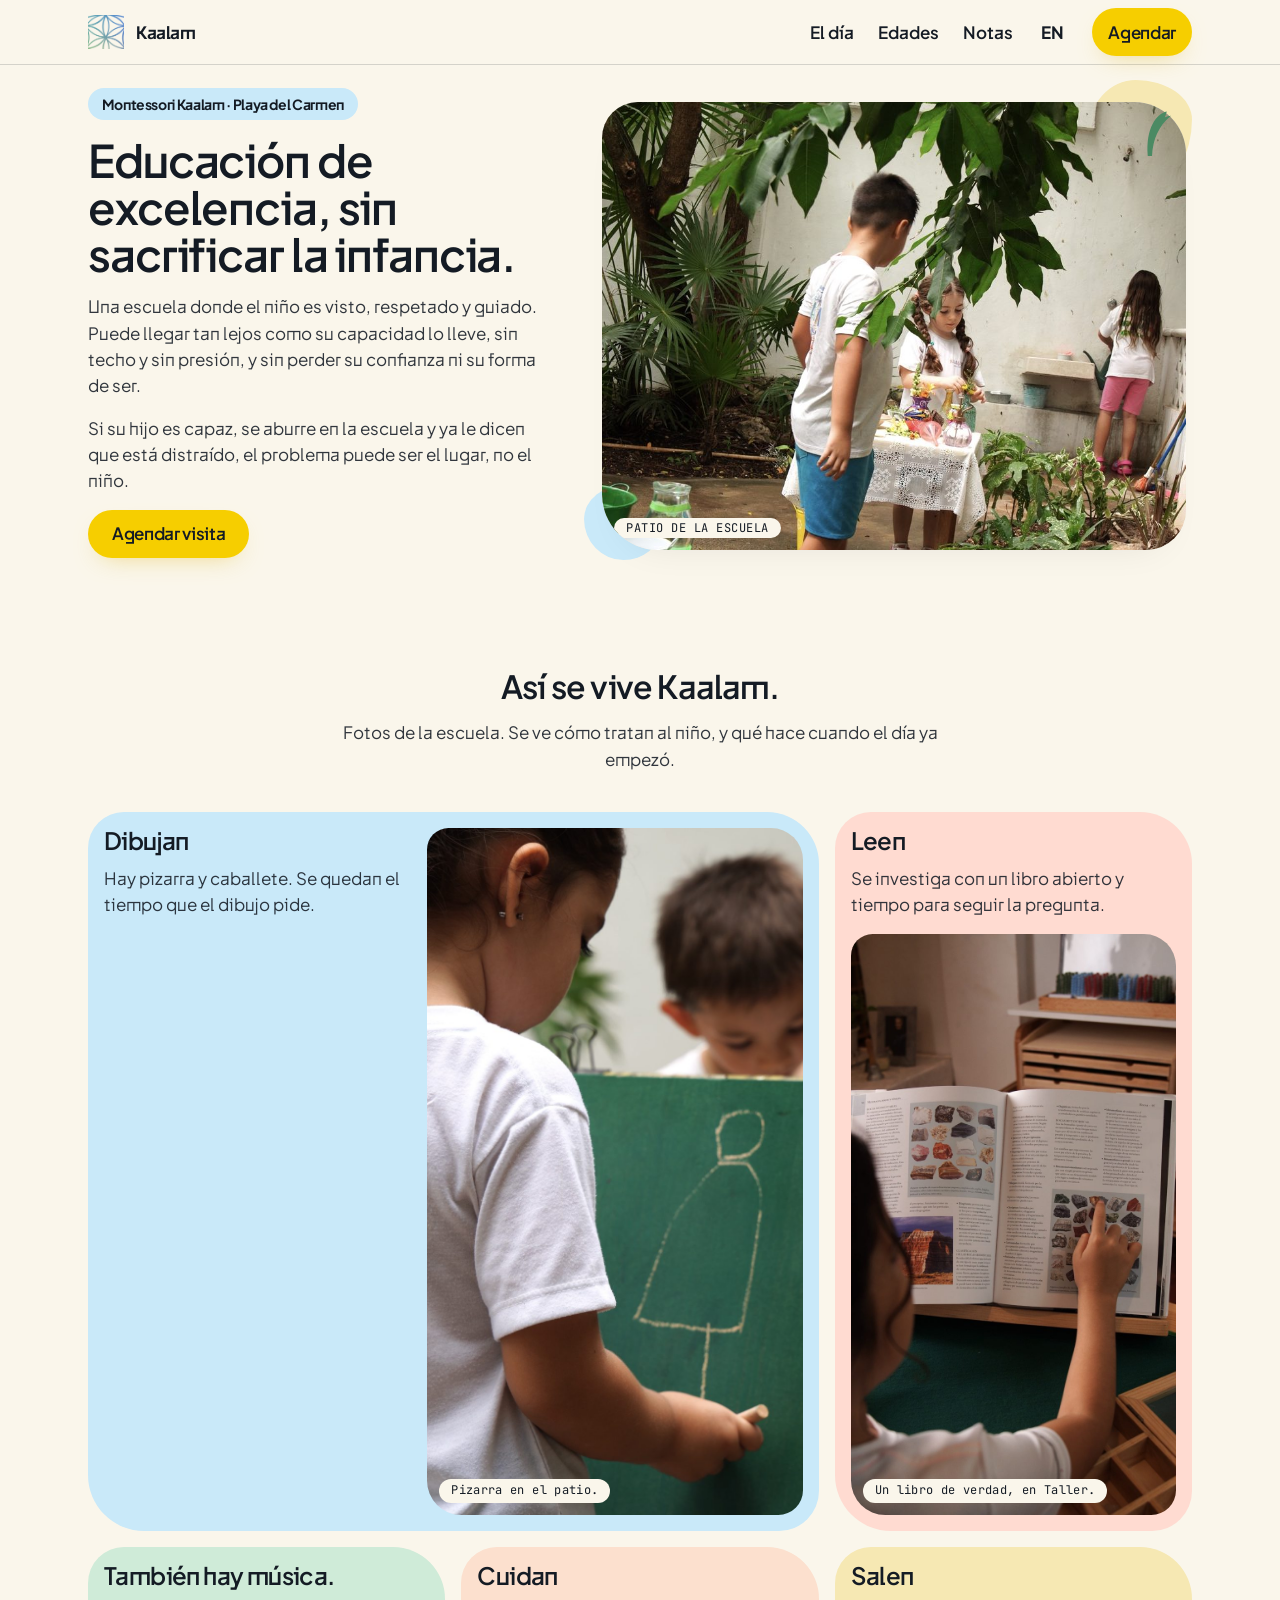
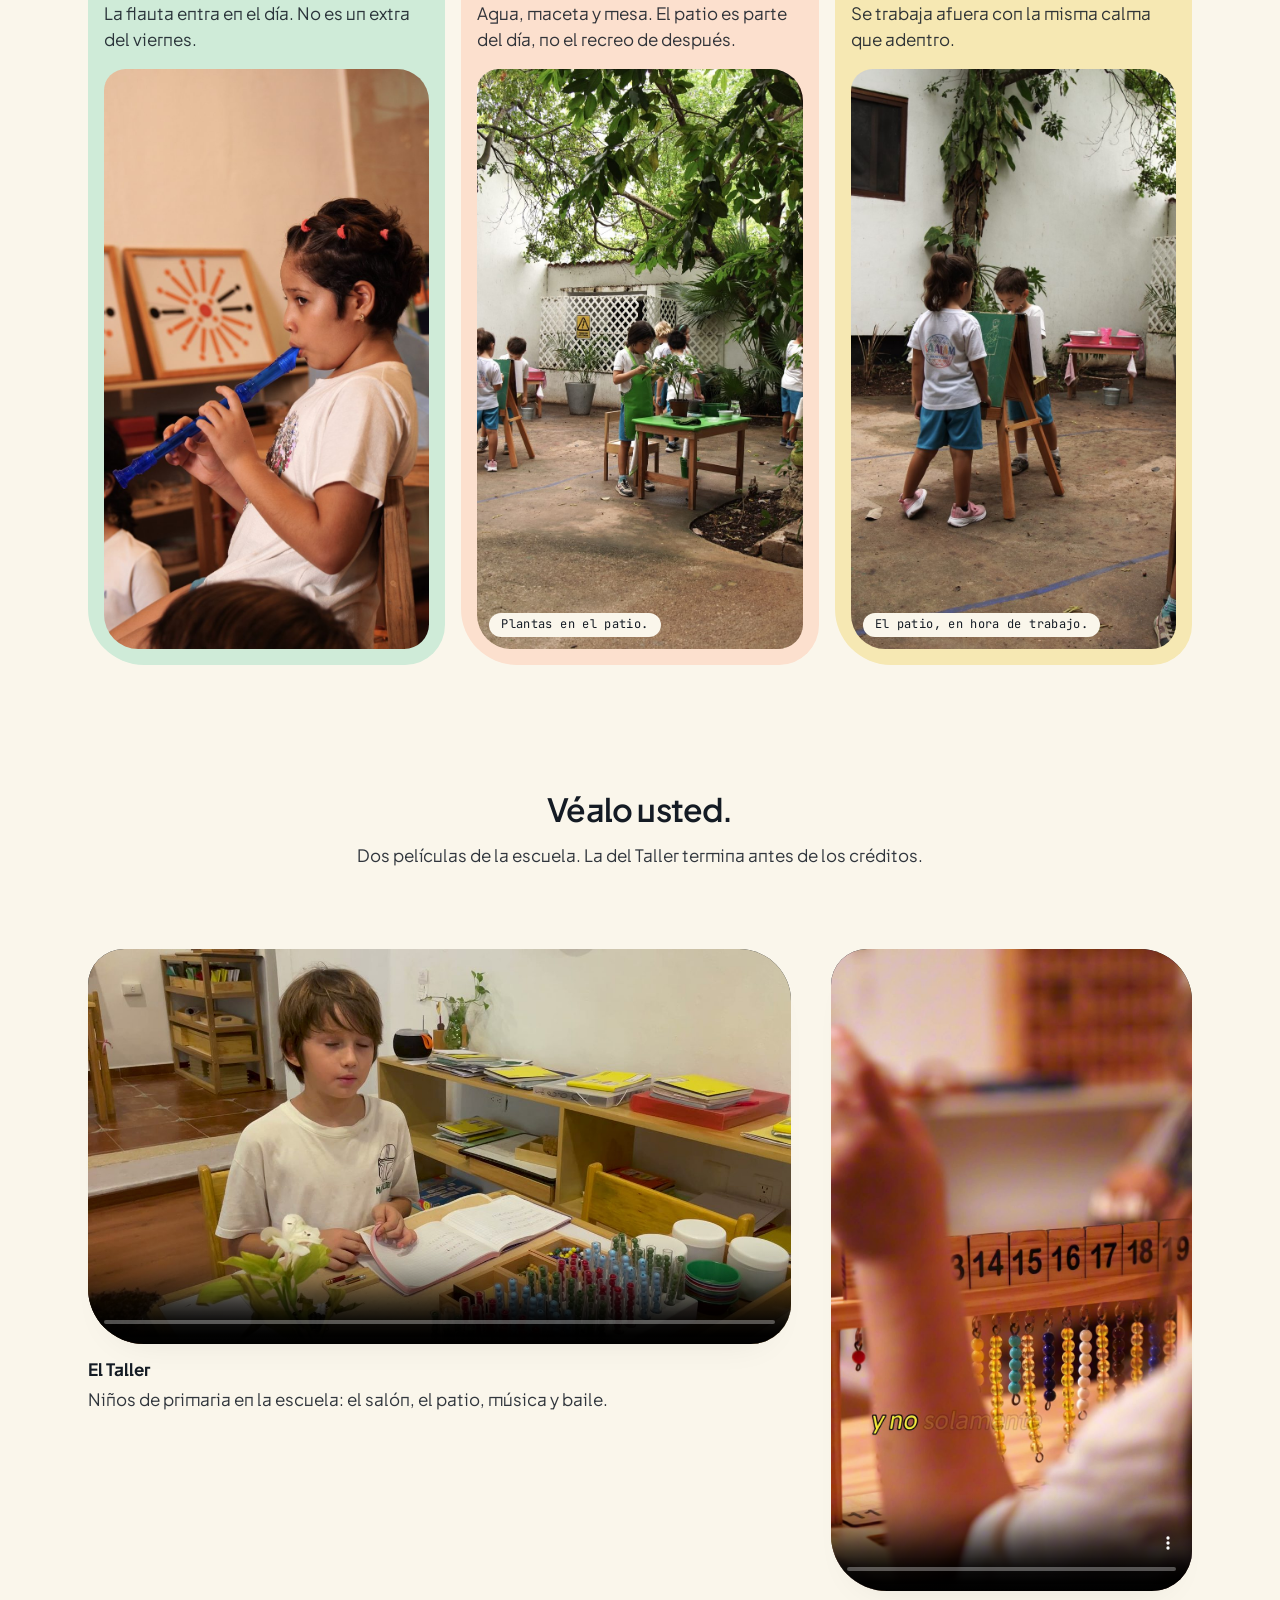
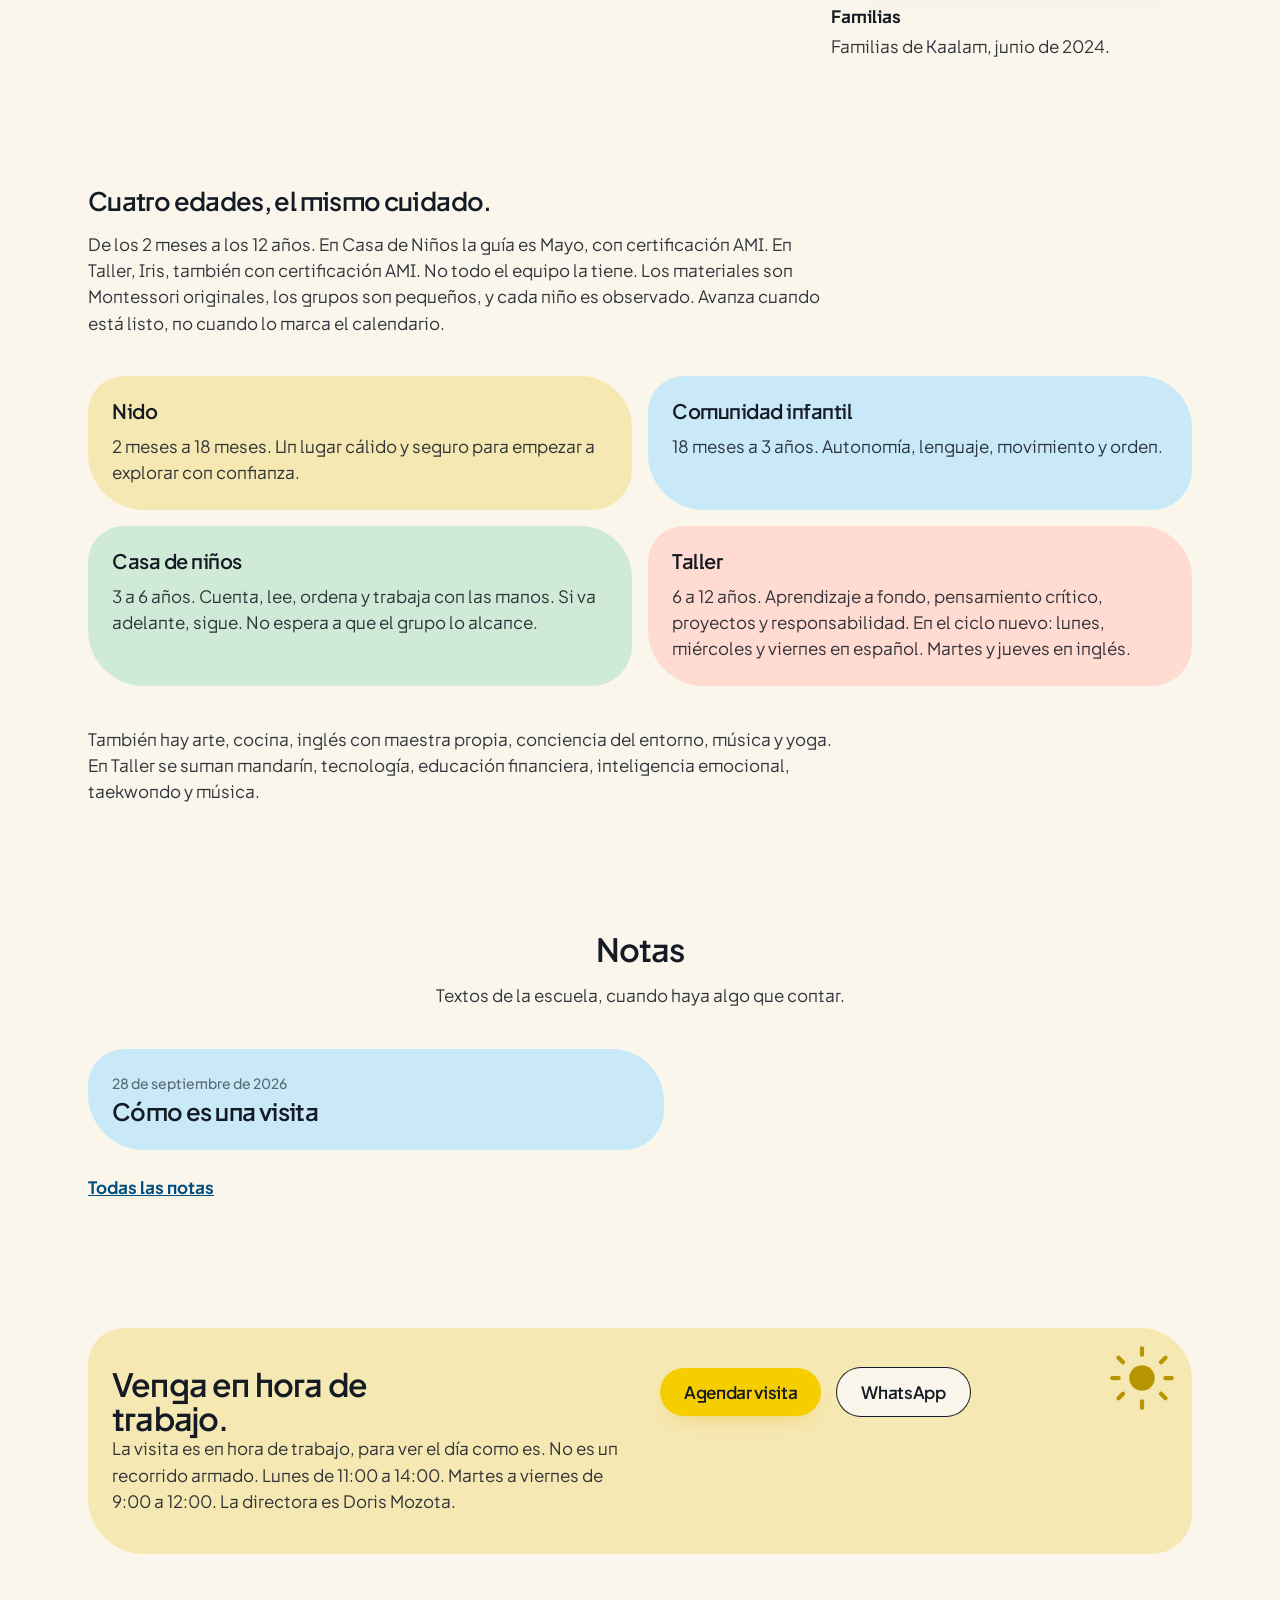
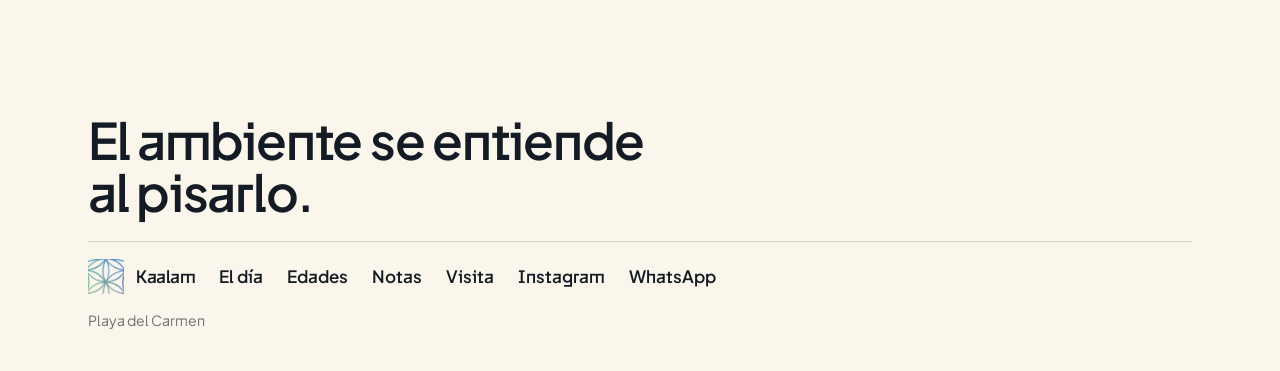
==== commit 8bbf5f75: "Restyle the school page with cream paper, color cards, and loose photo frames. Co-authored-by: Curso" ====
--- a/index.html
+++ b/index.html
@@ -34,7 +34,7 @@
         </nav>
         <button class="nav__lang js-lang" type="button" aria-pressed="false">EN</button>
         <button class="nav__toggle" id="menu-btn" type="button" aria-expanded="false" aria-controls="menu">Menú</button>
-        <a class="btn btn--outline btn--sm nav__cta" href="https://montessorikaalam.simplybook.me" target="_blank" rel="noopener" data-i18n="bookShort">Agendar</a>
+        <a class="btn btn--sm nav__cta" href="https://montessorikaalam.simplybook.me" target="_blank" rel="noopener" data-i18n="bookShort">Agendar</a>
       </div>
       <div class="nav__panel" id="menu" hidden>
         <a href="#dia" data-i18n="navDay">El día</a>
@@ -55,10 +55,15 @@
         <p class="prose" data-i18n="heroChild">Si su hijo es capaz, se aburre en la escuela y ya le dicen que está distraído, el problema puede ser el lugar, no el niño.</p>
         <a class="btn" href="https://montessorikaalam.simplybook.me" target="_blank" rel="noopener" data-i18n="book">Agendar visita</a>
       </div>
-      <figure class="hero__frame">
-        <img src="images/hero-patio.jpg" alt="Niños trabajando con plantas en el patio arbolado de la escuela." width="896" height="1600" fetchpriority="high">
-        <figcaption data-i18n="heroCap">Patio de la escuela</figcaption>
-      </figure>
+      <div class="hero__scene">
+        <svg class="sprig sprig--hero" viewBox="0 0 48 72" aria-hidden="true">
+          <path fill="currentColor" d="M24 70c1-16 6-28 18-38-8 1-14 6-16 14 6-4 10-10 12-18C28 30 18 44 20 70h4z"/>
+        </svg>
+        <figure class="hero__frame">
+          <img src="images/hero-patio.jpg" alt="Niños trabajando con plantas en el patio arbolado de la escuela." width="896" height="1600" fetchpriority="high">
+          <figcaption data-i18n="heroCap">Patio de la escuela</figcaption>
+        </figure>
+      </div>
     </section>
 
     <section class="section day" id="dia">
@@ -66,57 +71,57 @@
         <h2 data-i18n="dayH2">Así se vive Kaalam.</h2>
         <p class="prose" data-i18n="dayLede">Fotos de la escuela. Se ve cómo tratan al niño, y qué hace cuando el día ya empezó.</p>
       </div>
-      <ol class="day__list">
-        <li class="stage">
-          <figure class="stage__photo">
-            <img src="images/pizarra.jpg" alt="Una niña dibuja una figura con gis en una pizarra verde." width="785" height="1400" loading="lazy">
+      <div class="moments">
+        <article class="moment moment--sky moment--split">
+          <div class="moment__copy">
+            <h3 data-i18n="s1h">Dibujan</h3>
+            <p data-i18n="s1p">Hay pizarra y caballete. Se quedan el tiempo que el dibujo pide.</p>
+          </div>
+          <figure class="moment__photo">
+            <img class="crop-board" src="images/pizarra.jpg" alt="Una niña dibuja una figura con gis en una pizarra verde." width="785" height="1400" loading="lazy">
             <figcaption data-i18n="s1cap">Pizarra en el patio.</figcaption>
           </figure>
-          <div class="stage__copy">
-            <h3 class="stage__title" data-i18n="s1h">Dibujan</h3>
-            <p class="prose" data-i18n="s1p">Hay pizarra y caballete. Se quedan el tiempo que el dibujo pide.</p>
-          </div>
-        </li>
-        <li class="stage stage--flip">
-          <figure class="stage__photo">
-            <img src="images/libro.jpg" alt="Una niña señala las fotos de rocas en un libro abierto." width="784" height="1400" loading="lazy">
+        </article>
+        <article class="moment moment--coral">
+          <div class="moment__copy">
+            <h3 data-i18n="s2h">Leen</h3>
+            <p data-i18n="s2p">Se investiga con un libro abierto y tiempo para seguir la pregunta.</p>
+          </div>
+          <figure class="moment__photo">
+            <img class="crop-book" src="images/libro.jpg" alt="Una niña señala las fotos de rocas en un libro abierto." width="784" height="1400" loading="lazy">
             <figcaption data-i18n="s2cap">Un libro de verdad, en Taller.</figcaption>
           </figure>
-          <div class="stage__copy">
-            <h3 class="stage__title" data-i18n="s2h">Leen</h3>
-            <p class="prose" data-i18n="s2p">Se investiga con un libro abierto y tiempo para seguir la pregunta.</p>
-          </div>
-        </li>
-        <li class="stage stage--aside">
-          <div class="paint">
-            <img src="images/flauta.jpg" alt="Una niña toca una flauta dulce sentada en el salón." width="785" height="1400" loading="lazy">
-            <div class="paint__copy">
-              <h3 data-i18n="musicH">También hay música.</h3>
-              <p data-i18n="musicP">La flauta entra en el día. No es un extra del viernes.</p>
-            </div>
-          </div>
-        </li>
-        <li class="stage">
-          <figure class="stage__photo">
-            <img src="images/plantas.jpg" alt="Una niña con delantal verde acomoda una planta en el patio." width="785" height="1400" loading="lazy">
+        </article>
+        <article class="moment moment--sage">
+          <div class="moment__copy">
+            <h3 data-i18n="musicH">También hay música.</h3>
+            <p data-i18n="musicP">La flauta entra en el día. No es un extra del viernes.</p>
+          </div>
+          <figure class="moment__photo">
+            <img class="crop-flute" src="images/flauta.jpg" alt="Una niña toca una flauta dulce sentada en el salón." width="785" height="1400" loading="lazy">
+          </figure>
+        </article>
+        <article class="moment moment--peach">
+          <div class="moment__copy">
+            <h3 data-i18n="s3h">Cuidan</h3>
+            <p data-i18n="s3p">Agua, maceta y mesa. El patio es parte del día, no el recreo de después.</p>
+          </div>
+          <figure class="moment__photo">
+            <img class="crop-plants" src="images/plantas.jpg" alt="Una niña con delantal verde acomoda una planta en el patio." width="785" height="1400" loading="lazy">
             <figcaption data-i18n="s3cap">Plantas en el patio.</figcaption>
           </figure>
-          <div class="stage__copy">
-            <h3 class="stage__title" data-i18n="s3h">Cuidan</h3>
-            <p class="prose" data-i18n="s3p">Agua, maceta y mesa. El patio es parte del día, no el recreo de después.</p>
-          </div>
-        </li>
-        <li class="stage stage--flip">
-          <figure class="stage__photo">
-            <img src="images/caballete.jpg" alt="Dos niños dibujan en un caballete. La playera de la niña dice Kaalam." width="786" height="1400" loading="lazy">
+        </article>
+        <article class="moment moment--sun moment--split">
+          <div class="moment__copy">
+            <h3 data-i18n="s4h">Salen</h3>
+            <p data-i18n="s4p">Se trabaja afuera con la misma calma que adentro.</p>
+          </div>
+          <figure class="moment__photo">
+            <img class="crop-easel" src="images/caballete.jpg" alt="Dos niños dibujan en un caballete. La playera de la niña dice Kaalam." width="786" height="1400" loading="lazy">
             <figcaption data-i18n="s4cap">El patio, en hora de trabajo.</figcaption>
           </figure>
-          <div class="stage__copy">
-            <h3 class="stage__title" data-i18n="s4h">Salen</h3>
-            <p class="prose" data-i18n="s4p">Se trabaja afuera con la misma calma que adentro.</p>
-          </div>
-        </li>
-      </ol>
+        </article>
+      </div>
     </section>
 
     <section class="section" id="ver">
@@ -124,6 +129,7 @@
         <h2 data-i18n="filmH2">Véalo usted.</h2>
         <p class="prose" data-i18n="filmLede">Dos películas de la escuela. La del Taller termina antes de los créditos.</p>
       </div>
+      <div class="films">
       <figure class="film">
         <video class="film__wide" controls playsinline preload="none" poster="images/poster-taller.jpg" width="1280" height="720">
           <source src="videos/taller.mp4" type="video/mp4">
@@ -142,30 +148,31 @@
           <span data-i18n="filmFamP">Familias de Kaalam, junio de 2024.</span>
         </figcaption>
       </figure>
-    </section>
-
-    <section class="section section--band datos" id="edades">
+      </div>
+    </section>
+
+    <section class="section" id="edades">
       <div>
         <h2 data-i18n="agesH2">Cuatro edades, el mismo cuidado.</h2>
         <p class="prose" data-i18n="agesLede">De los 2 meses a los 12 años. En Casa de Niños la guía es Mayo, con certificación AMI. En Taller, Iris, también con certificación AMI. No todo el equipo la tiene. Los materiales son Montessori originales, los grupos son pequeños, y cada niño es observado. Avanza cuando está listo, no cuando lo marca el calendario.</p>
-        <dl class="facts">
-          <div>
-            <dt data-i18n="a1t">Nido</dt>
-            <dd data-i18n="a1d">2 meses a 18 meses. Un lugar cálido y seguro para empezar a explorar con confianza.</dd>
-          </div>
-          <div>
-            <dt data-i18n="a2t">Comunidad infantil</dt>
-            <dd data-i18n="a2d">18 meses a 3 años. Autonomía, lenguaje, movimiento y orden.</dd>
-          </div>
-          <div>
-            <dt data-i18n="a3t">Casa de niños</dt>
-            <dd data-i18n="a3d">3 a 6 años. Cuenta, lee, ordena y trabaja con las manos. Si va adelante, sigue. No espera a que el grupo lo alcance.</dd>
-          </div>
-          <div>
-            <dt data-i18n="a4t">Taller</dt>
-            <dd data-i18n="a4d">6 a 12 años. Aprendizaje a fondo, pensamiento crítico, proyectos y responsabilidad. En el ciclo nuevo: lunes, miércoles y viernes en español. Martes y jueves en inglés.</dd>
-          </div>
-        </dl>
+        <div class="ages">
+          <article class="age age--sun">
+            <h3 data-i18n="a1t">Nido</h3>
+            <p data-i18n="a1d">2 meses a 18 meses. Un lugar cálido y seguro para empezar a explorar con confianza.</p>
+          </article>
+          <article class="age age--sky">
+            <h3 data-i18n="a2t">Comunidad infantil</h3>
+            <p data-i18n="a2d">18 meses a 3 años. Autonomía, lenguaje, movimiento y orden.</p>
+          </article>
+          <article class="age age--sage">
+            <h3 data-i18n="a3t">Casa de niños</h3>
+            <p data-i18n="a3d">3 a 6 años. Cuenta, lee, ordena y trabaja con las manos. Si va adelante, sigue. No espera a que el grupo lo alcance.</p>
+          </article>
+          <article class="age age--coral">
+            <h3 data-i18n="a4t">Taller</h3>
+            <p data-i18n="a4d">6 a 12 años. Aprendizaje a fondo, pensamiento crítico, proyectos y responsabilidad. En el ciclo nuevo: lunes, miércoles y viernes en español. Martes y jueves en inglés.</p>
+          </article>
+        </div>
         <p class="prose ages__extra" data-i18n="extra">También hay arte, cocina, inglés con maestra propia, conciencia del entorno, música y yoga. En Taller se suman mandarín, tecnología, educación financiera, inteligencia emocional, taekwondo y música.</p>
       </div>
     </section>
@@ -179,15 +186,30 @@
       <a class="note-more" href="blog.html" data-i18n="notesAll">Todas las notas</a>
     </section>
 
-    <section class="section section--band visita" id="visita">
-      <div class="visita__grid">
-        <div class="visita__copy">
-          <h2 data-i18n="visitH2">Venga en hora de trabajo.</h2>
-          <p class="prose" data-i18n="visitLede">La visita es en hora de trabajo, para ver el día como es. No es un recorrido armado. Lunes de 11:00 a 14:00. Martes a viernes de 9:00 a 12:00. La directora es Doris Mozota.</p>
-        </div>
-        <div class="visita__actions">
-          <a class="btn" href="https://montessorikaalam.simplybook.me" target="_blank" rel="noopener" data-i18n="book">Agendar visita</a>
-          <a class="btn btn--outline" href="https://wa.me/529841052595" target="_blank" rel="noopener">WhatsApp</a>
+    <section class="section visita" id="visita">
+      <div class="visita__band">
+        <svg class="visita__sun" viewBox="0 0 64 64" aria-hidden="true">
+          <g fill="currentColor">
+            <circle cx="32" cy="32" r="12"/>
+            <rect x="30" y="2" width="4" height="10" rx="2"/>
+            <rect x="30" y="52" width="4" height="10" rx="2"/>
+            <rect x="2" y="30" width="10" height="4" rx="2"/>
+            <rect x="52" y="30" width="10" height="4" rx="2"/>
+            <rect x="10" y="10" width="4" height="10" rx="2" transform="rotate(-45 12 15)"/>
+            <rect x="50" y="44" width="4" height="10" rx="2" transform="rotate(-45 52 49)"/>
+            <rect x="50" y="10" width="4" height="10" rx="2" transform="rotate(45 52 15)"/>
+            <rect x="10" y="44" width="4" height="10" rx="2" transform="rotate(45 12 49)"/>
+          </g>
+        </svg>
+        <div class="visita__grid">
+          <div class="visita__copy">
+            <h2 data-i18n="visitH2">Venga en hora de trabajo.</h2>
+            <p class="prose" data-i18n="visitLede">La visita es en hora de trabajo, para ver el día como es. No es un recorrido armado. Lunes de 11:00 a 14:00. Martes a viernes de 9:00 a 12:00. La directora es Doris Mozota.</p>
+          </div>
+          <div class="visita__actions">
+            <a class="btn" href="https://montessorikaalam.simplybook.me" target="_blank" rel="noopener" data-i18n="book">Agendar visita</a>
+            <a class="btn btn--outline" href="https://wa.me/529841052595" target="_blank" rel="noopener">WhatsApp</a>
+          </div>
         </div>
       </div>
     </section>
--- a/styles.css
+++ b/styles.css
@@ -366,7 +366,7 @@
 }
 
 .btn:active {
-  transform: translateY(3px);
+  transform: translateY(1px);
   box-shadow: var(--shadow-btn-active);
   transition-duration: var(--dur-press-in);
 }
@@ -899,3 +899,321 @@
   .nav__x:active,
   .nav__toggle:active { transform: none; }
 }
+
+/* Playful school layer — cream paper, color cards, loose photo frames */
+
+.nav {
+  box-shadow: 0 1px 0 var(--color-rule);
+}
+
+.hero__name {
+  display: inline-flex;
+  align-items: center;
+  max-width: 100%;
+  min-height: 2rem;
+  padding: 0.4rem 0.85rem;
+  border-radius: var(--radius-pill);
+  background: var(--wash-sky);
+  font-size: var(--text-sm);
+  line-height: 1.3;
+}
+
+.hero h1 { max-width: 16ch; }
+
+.hero__scene {
+  position: relative;
+  min-width: 0;
+  padding: 1.35rem 0.35rem 1rem 1.15rem;
+}
+
+.hero__scene::before,
+.hero__scene::after {
+  content: "";
+  position: absolute;
+  z-index: 0;
+  pointer-events: none;
+}
+
+.hero__scene::before {
+  width: 6.5rem;
+  height: 6.5rem;
+  right: 0;
+  top: 0;
+  background: var(--wash-sun);
+  border-radius: 46% 54% 40% 60% / 52% 38% 62% 48%;
+}
+
+.hero__scene::after {
+  width: 4.75rem;
+  height: 4.75rem;
+  left: 0;
+  bottom: 0.35rem;
+  background: var(--wash-sky);
+  border-radius: 58% 42% 48% 52% / 46% 60% 40% 54%;
+}
+
+.hero__frame {
+  position: relative;
+  z-index: 1;
+  height: 20rem;
+  border-radius: var(--radius-blob);
+  box-shadow: var(--shadow-card);
+}
+
+.hero__frame img { object-position: center 42%; }
+
+.sprig--hero {
+  position: absolute;
+  z-index: 2;
+  width: 3.25rem;
+  height: 4.75rem;
+  right: 0.85rem;
+  top: 0.1rem;
+  color: var(--color-sprig);
+  pointer-events: none;
+}
+
+.day,
+#ver,
+#edades,
+#notas,
+.visita {
+  padding-block: var(--space-2xl);
+}
+
+.day__intro h2 {
+  font-size: var(--text-2xl);
+}
+
+.moments {
+  display: grid;
+  gap: var(--space-md);
+  min-width: 0;
+}
+
+.moment {
+  display: flex;
+  flex-direction: column;
+  gap: var(--space-md);
+  min-width: 0;
+  padding: var(--space-md);
+  border-radius: var(--radius-blob);
+}
+
+.moment__copy {
+  display: flex;
+  flex-direction: column;
+  gap: var(--space-sm);
+  min-width: 0;
+}
+
+.moment h3 { font-size: var(--text-xl); }
+
+.moment--sky { background: var(--wash-sky); }
+.moment--coral { background: var(--wash-coral); }
+.moment--sage { background: var(--wash-sage); }
+.moment--peach { background: var(--wash-peach); }
+.moment--sun { background: var(--wash-sun); }
+
+.moment__photo {
+  position: relative;
+  display: grid;
+  margin: 0;
+  min-width: 0;
+  flex: 1 1 auto;
+  min-height: 12rem;
+}
+
+.moment__photo img {
+  grid-area: 1 / 1;
+  width: 100%;
+  height: 100%;
+  min-height: 12rem;
+  object-fit: cover;
+  object-position: center 30%;
+  border-radius: 1.35rem 2rem 1.55rem 2.15rem;
+}
+
+.crop-board { object-position: center 18%; }
+.crop-book { object-position: center 40%; }
+.crop-flute { object-position: center 34%; }
+.crop-plants { object-position: center 32%; }
+.crop-easel { object-position: center 30%; }
+
+.moment__photo figcaption {
+  position: absolute;
+  left: var(--space-sm);
+  bottom: var(--space-sm);
+  max-width: calc(100% - var(--space-lg));
+  margin: 0;
+  padding: var(--space-2xs) var(--space-sm);
+  border-radius: var(--radius-pill);
+  background: var(--color-paper);
+  color: var(--color-ink);
+  font-family: var(--font-outlier);
+  font-size: var(--text-xs);
+  line-height: 1.3;
+  letter-spacing: 0.03em;
+}
+
+#edades > div {
+  display: flex;
+  flex-direction: column;
+  gap: var(--space-md);
+}
+
+.ages {
+  display: grid;
+  gap: var(--space-md);
+  margin-top: var(--space-lg);
+}
+
+.age {
+  display: flex;
+  flex-direction: column;
+  gap: var(--space-sm);
+  min-width: 0;
+  padding: var(--space-lg);
+  border-radius: var(--radius-blob);
+}
+
+.age h3 { font-size: var(--text-lg); }
+
+.age--sun { background: var(--wash-sun); }
+.age--sky { background: var(--wash-sky); }
+.age--sage { background: var(--wash-sage); }
+.age--coral { background: var(--wash-coral); }
+
+.films {
+  display: grid;
+  gap: var(--space-xl);
+  min-width: 0;
+}
+
+.film__wide,
+.film__tall {
+  border-radius: var(--radius-blob);
+  box-shadow: var(--shadow-card);
+}
+
+.visita { background: transparent; }
+
+.visita__band {
+  position: relative;
+  overflow: hidden;
+  padding: var(--space-xl) var(--space-lg);
+  border-radius: var(--radius-blob);
+  background: var(--wash-sun);
+}
+
+.visita__sun {
+  position: absolute;
+  width: 4.25rem;
+  height: 4.25rem;
+  right: var(--space-md);
+  top: var(--space-md);
+  color: var(--color-accent-deep);
+  pointer-events: none;
+}
+
+.visita__copy { position: relative; }
+
+.visita h2 {
+  max-width: 16ch;
+  padding-right: 3.25rem;
+}
+
+#notes-home .note-link,
+.blog__list .note-link {
+  max-width: 36rem;
+  padding: var(--space-lg);
+  border-radius: var(--radius-blob);
+  background: var(--wash-sky);
+}
+
+.blog__article {
+  max-width: 40rem;
+  padding: var(--space-lg);
+  border-radius: var(--radius-blob);
+  background: var(--wash-peach);
+}
+
+@media (min-width: 40rem) {
+  .day__intro {
+    align-items: center;
+    text-align: center;
+    max-width: 38rem;
+    margin-inline: auto;
+    margin-bottom: var(--space-xl);
+  }
+
+  .day__intro .prose { margin-inline: auto; }
+
+  .moments { grid-template-columns: repeat(2, minmax(0, 1fr)); }
+
+  .ages { grid-template-columns: repeat(2, minmax(0, 1fr)); }
+
+  .hero__frame { height: 24rem; }
+}
+
+@media (min-width: 40rem) and (max-width: 59.99rem) {
+  .moment:last-child {
+    grid-column: 1 / -1;
+    display: grid;
+    grid-template-columns: minmax(0, 1fr) minmax(0, 1fr);
+    align-items: stretch;
+  }
+
+  .moment:last-child .moment__photo img {
+    height: 100%;
+    min-height: 14rem;
+  }
+}
+
+@media (min-width: 60rem) {
+  .hero__frame {
+    height: min(28rem, calc(100svh - var(--banner-h) - var(--bar-h) - var(--space-3xl)));
+    border-radius: var(--radius-blob);
+  }
+
+  .moments {
+    grid-template-columns: repeat(6, minmax(0, 1fr));
+  }
+
+  .moment:nth-child(1) { grid-column: span 4; }
+  .moment:nth-child(2) { grid-column: span 2; }
+  .moment:nth-child(3),
+  .moment:nth-child(4),
+  .moment:nth-child(5) { grid-column: span 2; }
+
+  .moment:nth-child(1) {
+    display: grid;
+    grid-template-columns: minmax(0, 0.9fr) minmax(0, 1.1fr);
+    align-items: stretch;
+  }
+
+  .moment:nth-child(1) .moment__photo img {
+    height: 100%;
+    min-height: 16rem;
+  }
+
+  .films {
+    grid-template-columns: minmax(0, 1.4fr) minmax(0, 0.72fr);
+    align-items: start;
+  }
+
+  .film--portrait .film__tall {
+    width: 100%;
+    max-width: none;
+  }
+}
+
+@media (max-width: 59.99rem) {
+  .nav__bar-inner { gap: 0.4rem; }
+  .nav__toggle,
+  .nav__lang { padding-inline: 0.7rem; }
+}
+
+@media (max-width: 23rem) {
+  .nav__cta { display: none; }
+}
